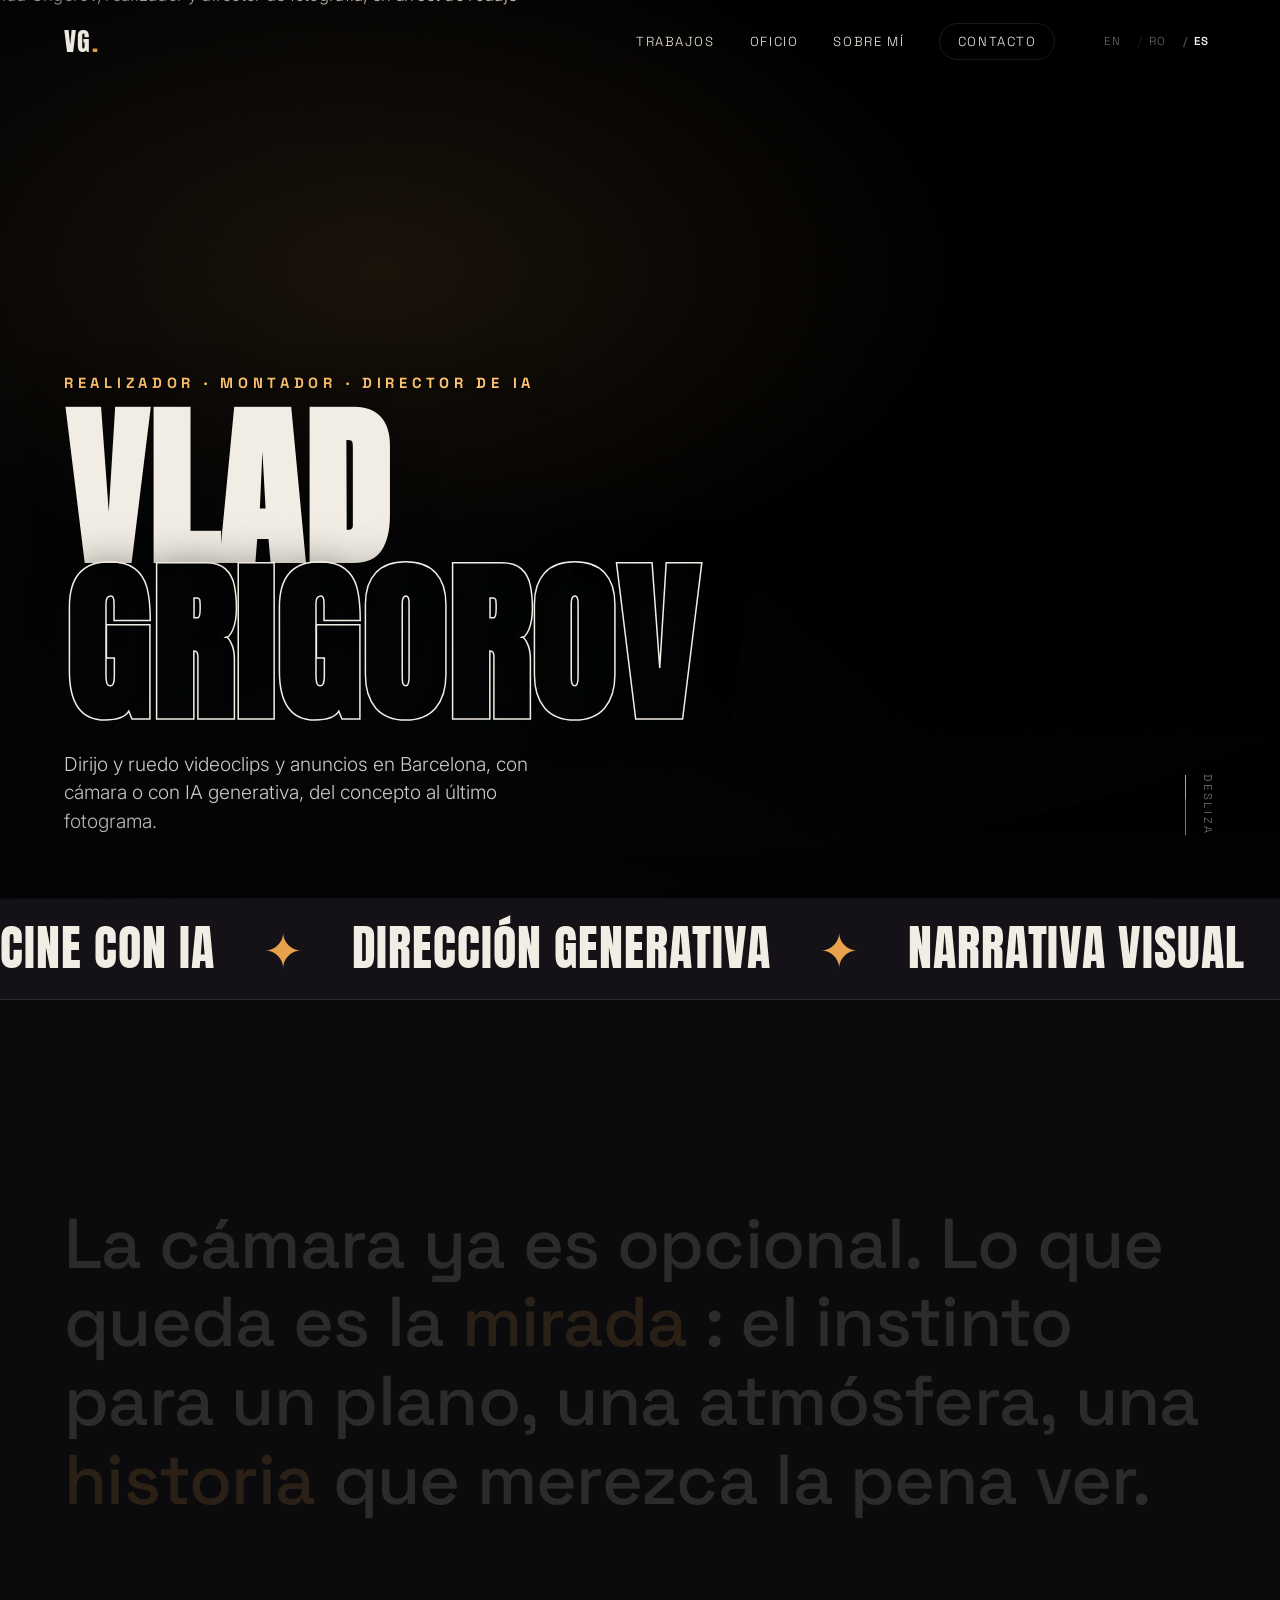
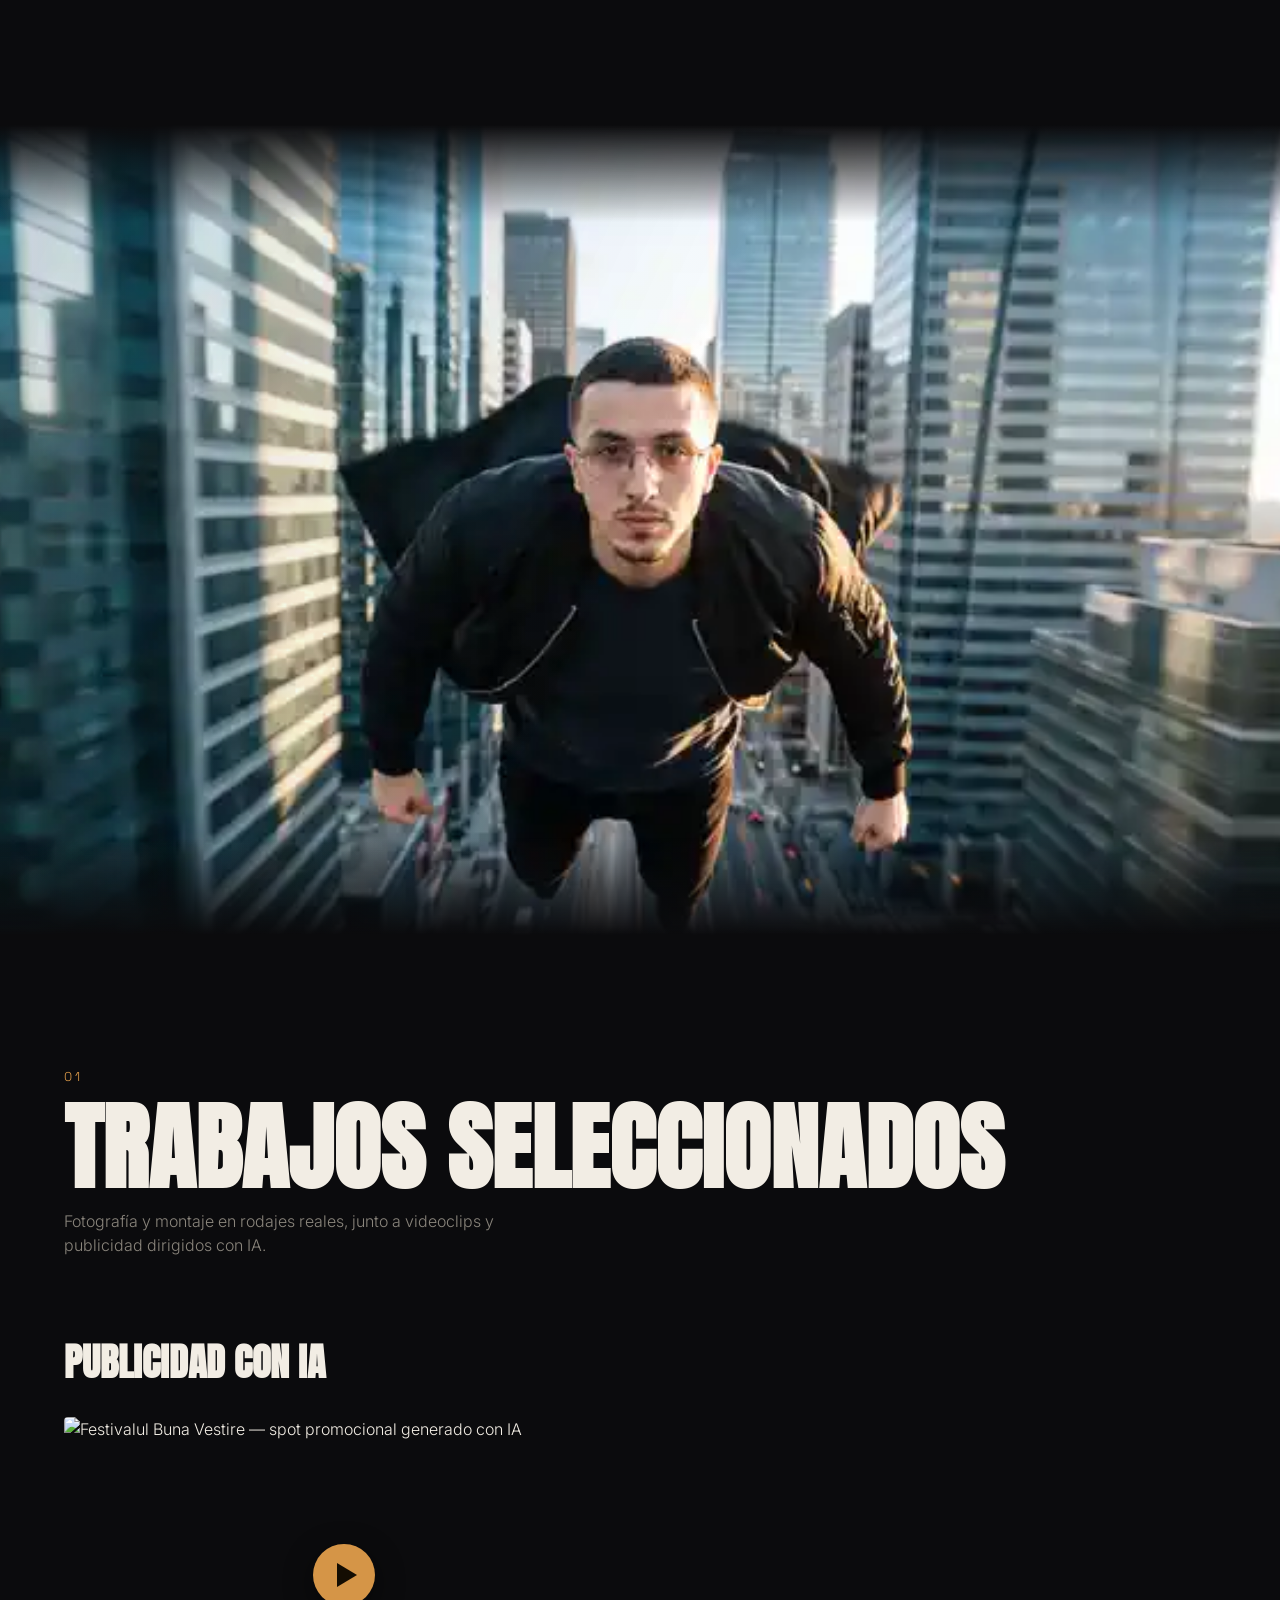
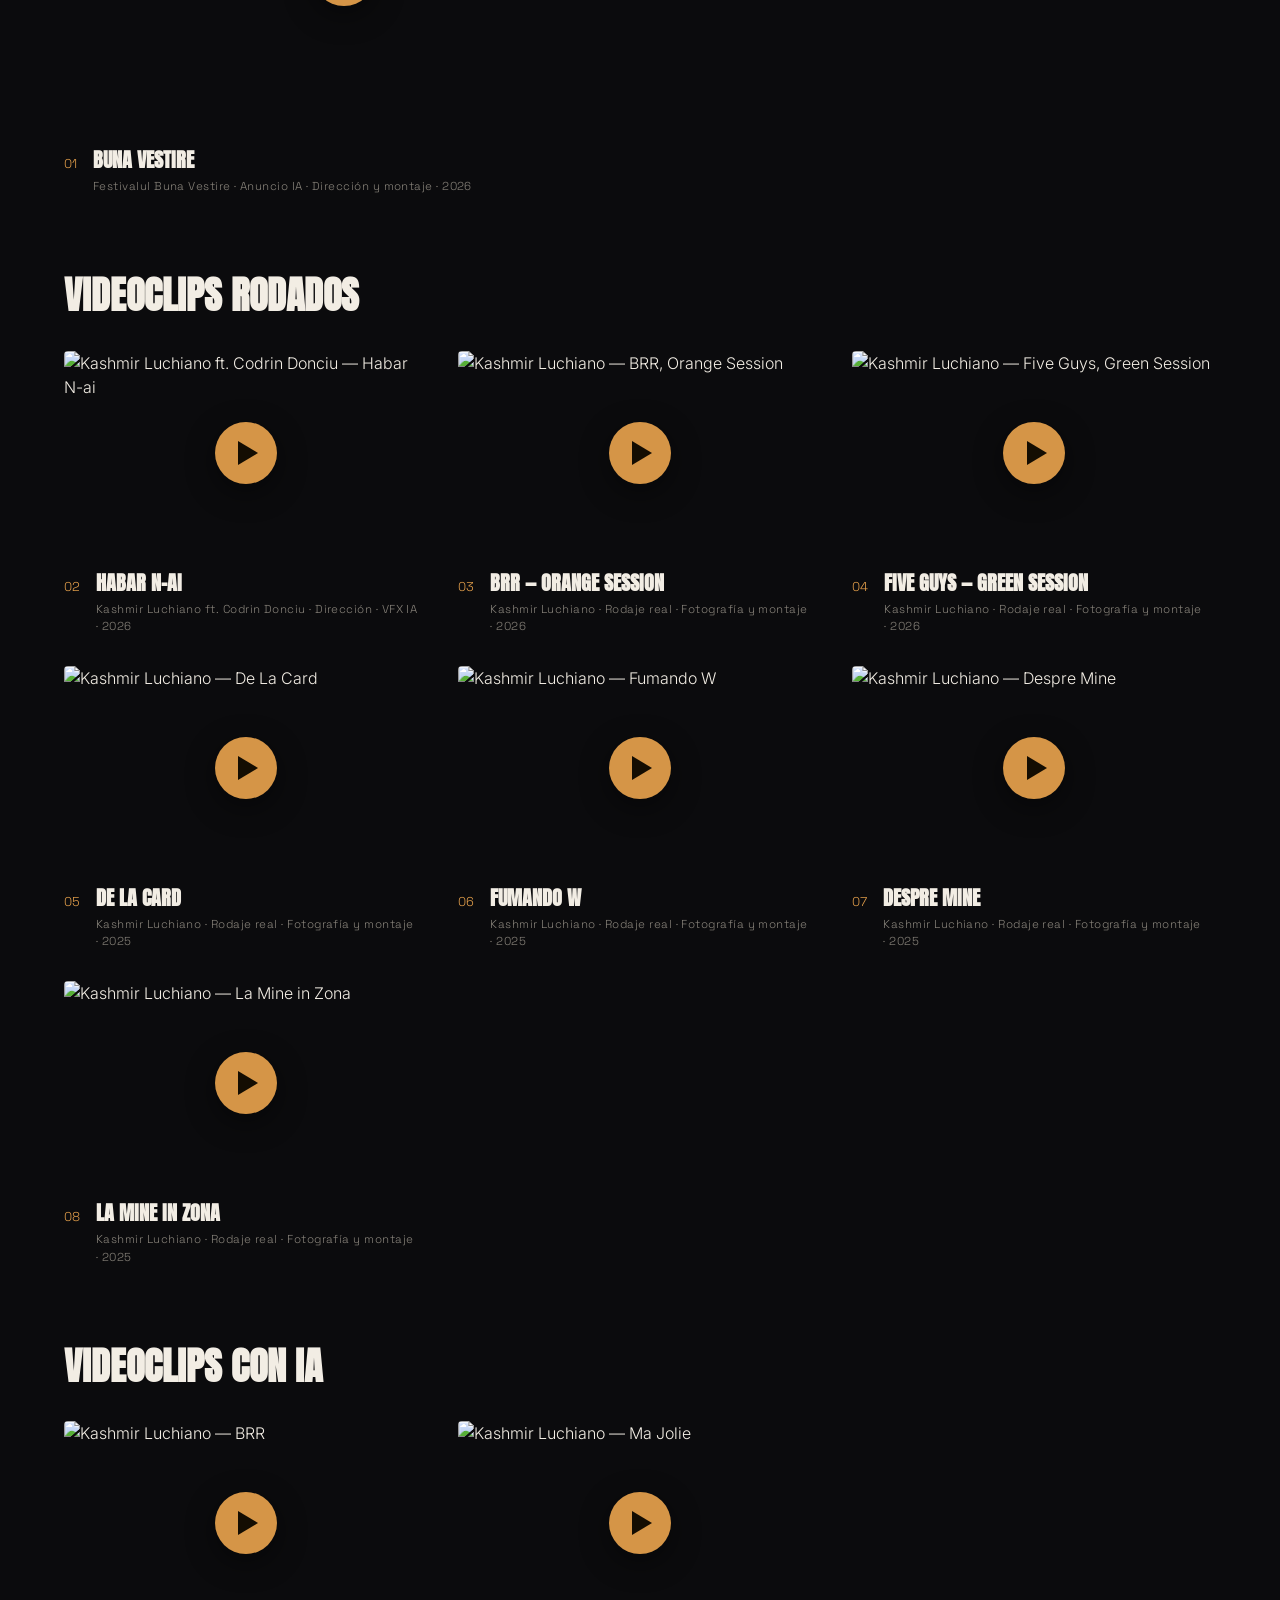
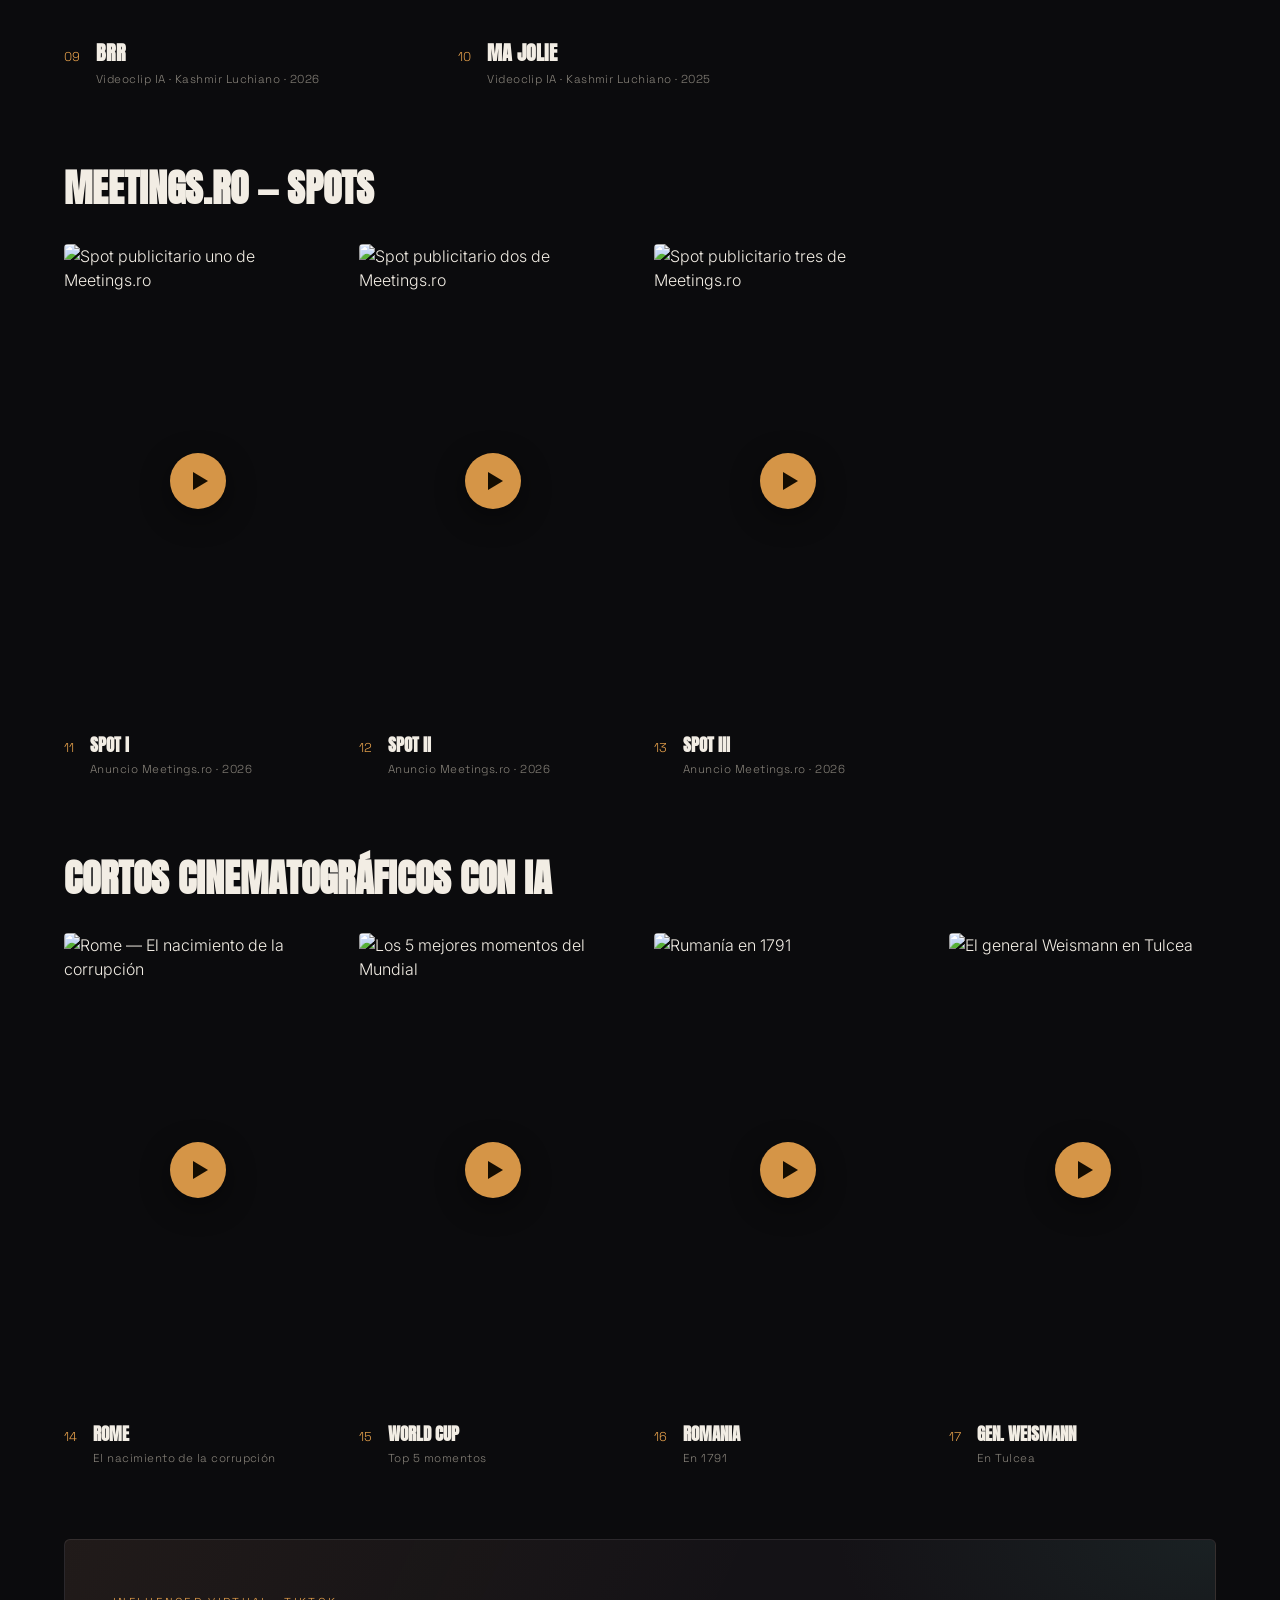
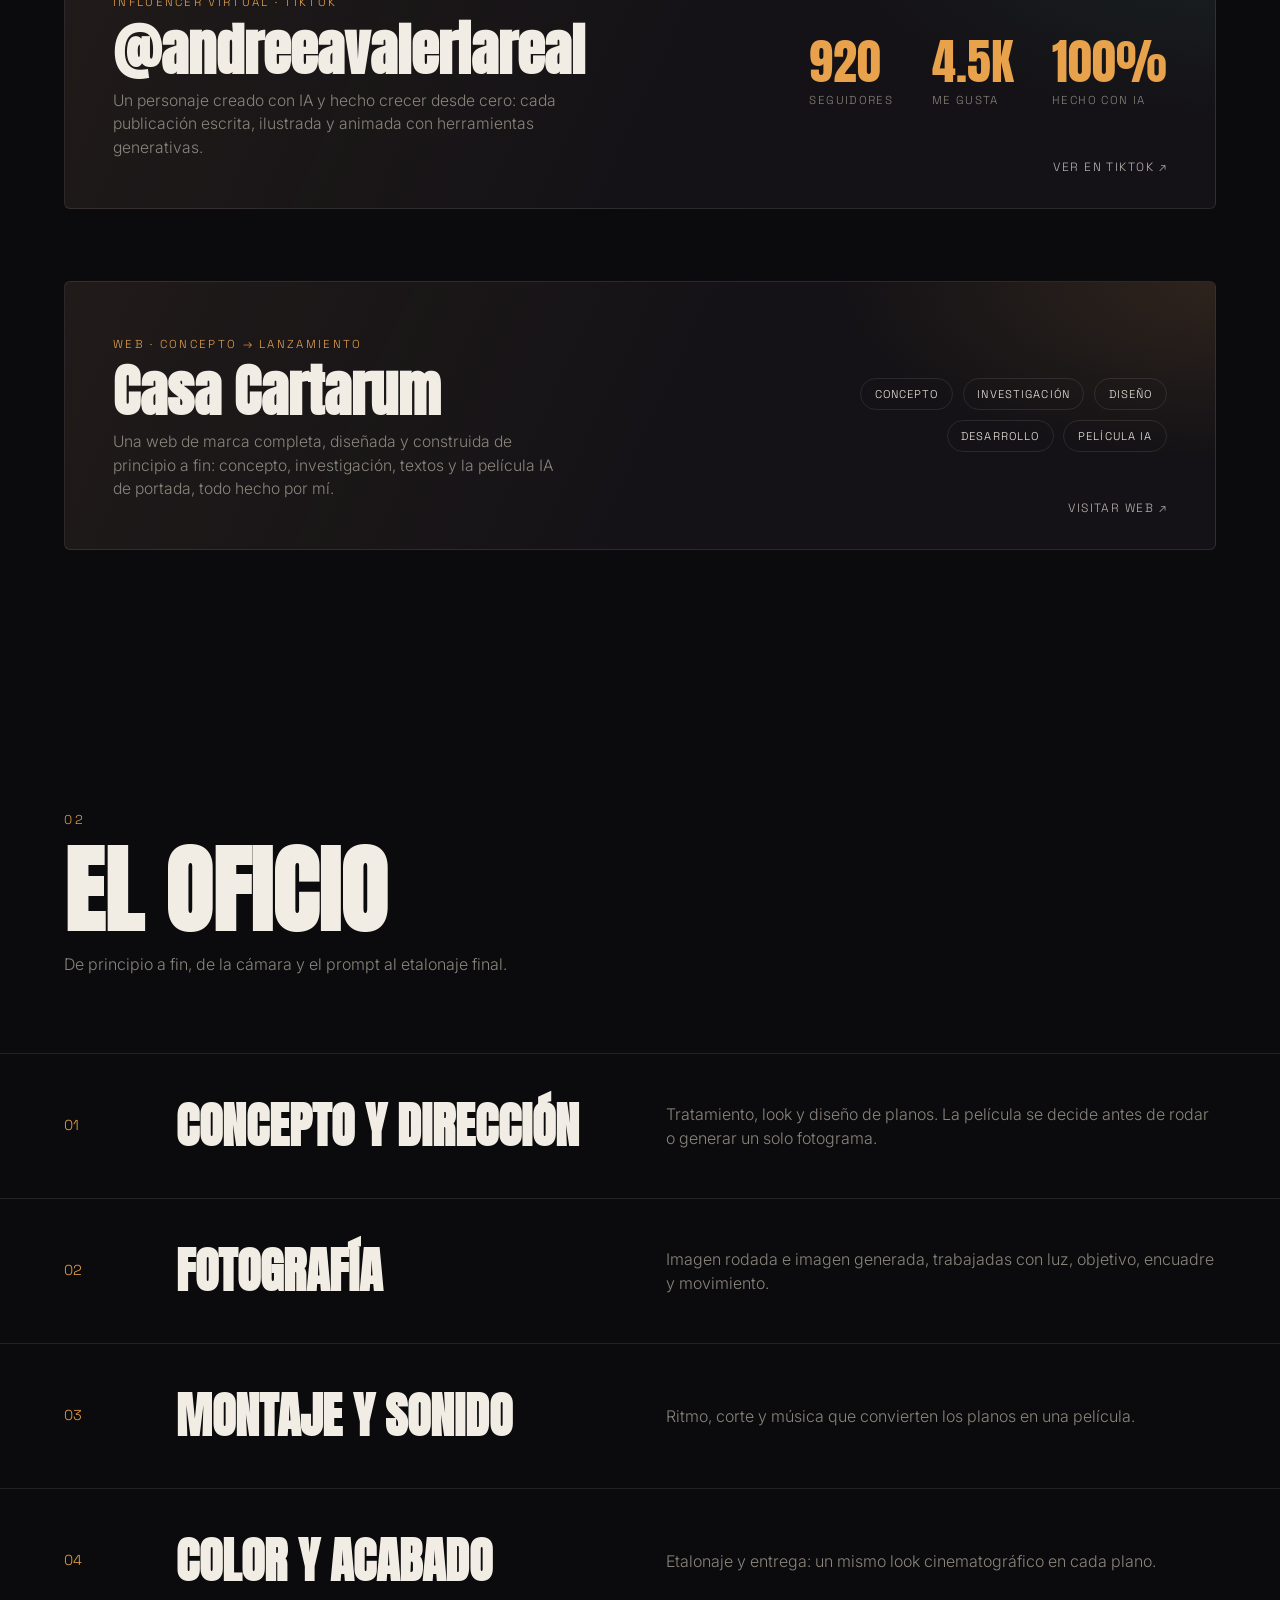
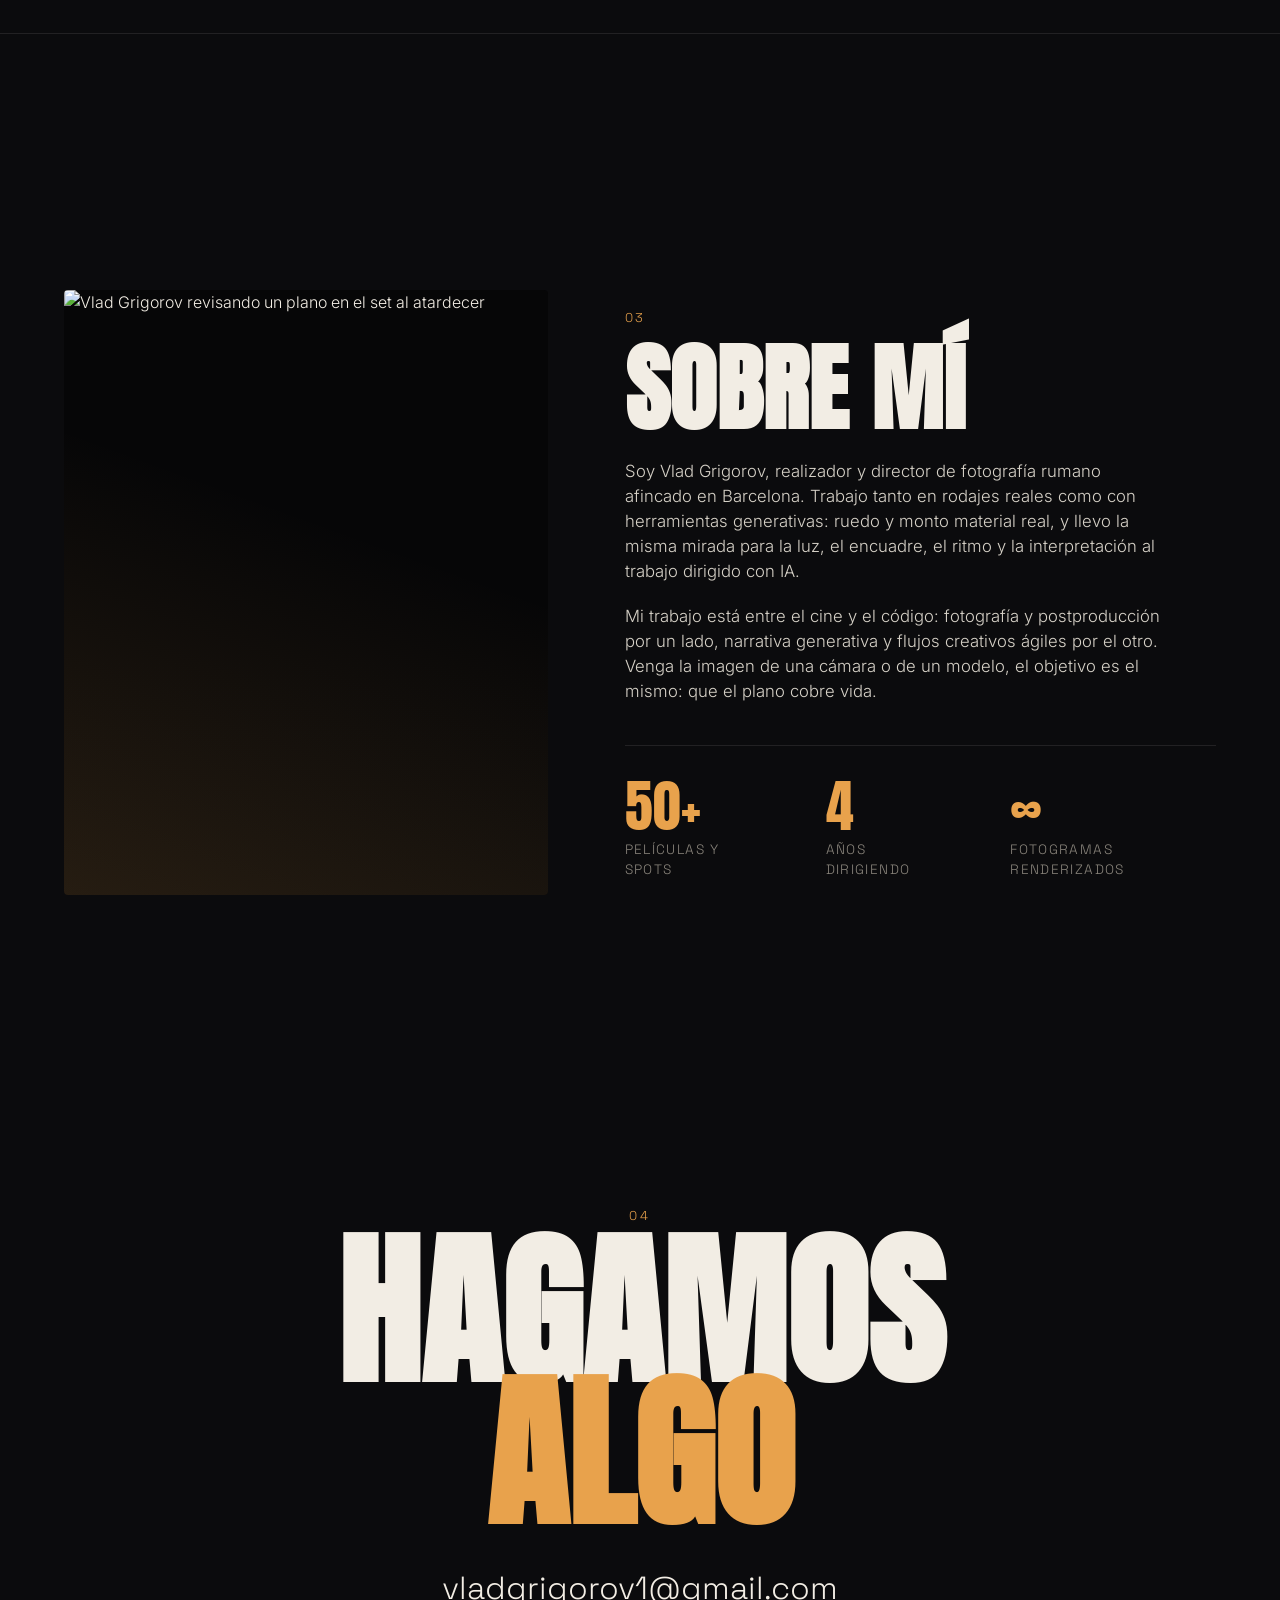
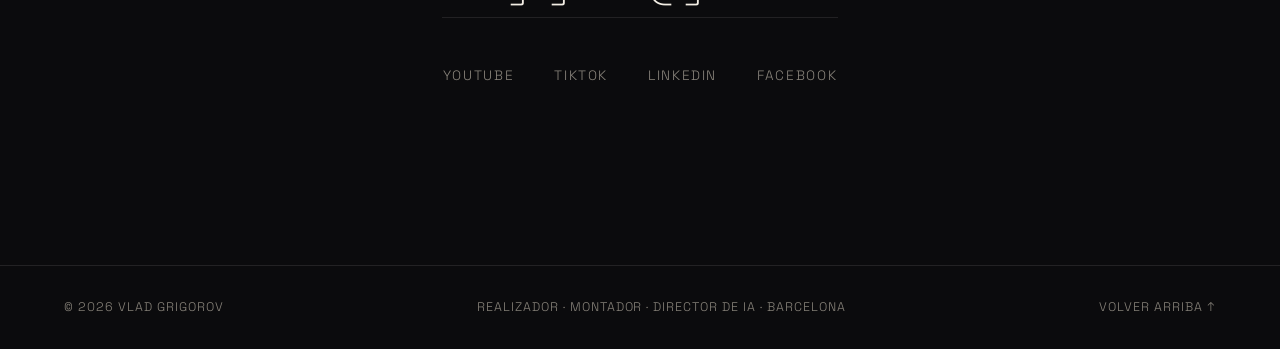
==== es/index.html @ 4d44eae0 "Add the Spanish site, and move him from Bucharest to Barcelona He has moved to Barcelona. Every page" ====
<!DOCTYPE html>
<html lang="es">
<head>
<!-- Vlad Grigorov — Filmmaker, Editor & AI Director -->
<meta charset="UTF-8" />
<meta name="viewport" content="width=device-width, initial-scale=1.0" />
<title>Realizador de Videoclips y Anuncios IA en Barcelona — Vlad Grigorov</title>
<meta name="description" content="Realizador y director de fotografía en Barcelona. Videoclips rodados, anuncios dirigidos con IA y cortometrajes generativos, del concepto al etalonaje." />
<meta name="robots" content="index, follow, max-image-preview:large, max-snippet:-1, max-video-preview:-1" />
<link rel="canonical" href="https://www.vladgrigorov.com/es/" />
<link rel="alternate" hreflang="en" href="https://www.vladgrigorov.com/" />
<link rel="alternate" hreflang="ro" href="https://www.vladgrigorov.com/ro/" />
<link rel="alternate" hreflang="es" href="https://www.vladgrigorov.com/es/" />
<link rel="alternate" hreflang="x-default" href="https://www.vladgrigorov.com/" />

<meta property="og:type" content="website" />
<meta property="og:site_name" content="Vlad Grigorov" />
<meta property="og:url" content="https://www.vladgrigorov.com/es/" />
<meta property="og:locale:alternate" content="en_US" />
<meta property="og:locale:alternate" content="ro_RO" />
<meta property="og:locale" content="es_ES" />
<meta property="og:title" content="Vlad Grigorov — Realizador de videoclips y anuncios con IA" />
<meta property="og:description" content="Videoclips, anuncios y cortometrajes, rodados con cámara o dirigidos con IA generativa. Barcelona." />
<meta property="og:image" content="https://d8j0ntlcm91z4.cloudfront.net/user_33Ej8t2gAxUeQ3elHCepqWYPaUg/hf_20260817_085751_3d36c25d-57e4-4869-bfc2-2057a5cad5e8.png" />
<meta property="og:image:alt" content="Vlad Grigorov, realizador y director de fotografía, en un set de rodaje" />
<meta name="twitter:card" content="summary_large_image" />
<meta name="twitter:title" content="Vlad Grigorov — Realizador de videoclips y anuncios con IA" />
<meta name="twitter:description" content="Videoclips, anuncios y cortometrajes, rodados con cámara o dirigidos con IA generativa. Barcelona." />
<meta name="twitter:image" content="https://d8j0ntlcm91z4.cloudfront.net/user_33Ej8t2gAxUeQ3elHCepqWYPaUg/hf_20260817_085751_3d36c25d-57e4-4869-bfc2-2057a5cad5e8.png" />
<meta name="theme-color" content="#0B0B0D" />

<link rel="preconnect" href="https://d8j0ntlcm91z4.cloudfront.net" />
<link rel="preconnect" href="https://cdnjs.cloudflare.com" />
<link rel="preconnect" href="https://fonts.googleapis.com" />
<link rel="preconnect" href="https://fonts.gstatic.com" crossorigin />
<link href="https://fonts.googleapis.com/css2?family=Anton&family=Space+Grotesk:wght@400;500;600;700&family=Inter:wght@300;400;500&display=swap" rel="stylesheet" />
<link rel="stylesheet" href="../css/style.css" />
<link rel="icon" href="data:image/svg+xml,%3Csvg xmlns='http://www.w3.org/2000/svg' viewBox='0 0 32 32'%3E%3Crect width='32' height='32' fill='%230B0B0D'/%3E%3Ctext x='16' y='23' font-size='19' font-family='Arial' font-weight='bold' fill='%23E8A24C' text-anchor='middle'%3EVG%3C/text%3E%3C/svg%3E" />

<script type="application/ld+json">
{
  "@context": "https://schema.org",
  "@graph": [
    {
      "@type": "Person",
      "@id": "https://www.vladgrigorov.com/#vlad",
      "name": "Vlad Grigorov",
      "url": "https://www.vladgrigorov.com/",
      "image": {
        "@id": "https://www.vladgrigorov.com/#vlad-photo"
      },
      "jobTitle": [
        "Realizador",
        "Director de fotografía",
        "Montador",
        "Director de IA"
      ],
      "description": "Realizador, director de fotografía y montador afincado en Barcelona. Rueda y monta videoclips, y dirige anuncios y cortometrajes creados con modelos de vídeo generativo.",
      "address": {
        "@type": "PostalAddress",
        "addressLocality": "Barcelona",
        "addressCountry": "ES"
      },
      "email": "mailto:vladgrigorov1@gmail.com",
      "knowsAbout": [
        "Dirección cinematográfica",
        "Dirección de fotografía",
        "Realización de videoclips",
        "Montaje de vídeo",
        "Etalonaje",
        "Producción publicitaria",
        "Generación de vídeo con IA",
        "Cine generativo",
        "Dirección mediante prompts"
      ],
      "knowsLanguage": [
        {
          "@type": "Language",
          "name": "Romanian",
          "alternateName": "ro"
        },
        {
          "@type": "Language",
          "name": "English",
          "alternateName": "en"
        }
      ],
      "makesOffer": [
        {
          "@type": "Offer",
          "itemOffered": {
            "@type": "Service",
            "name": "Realización y dirección de fotografía de videoclips",
            "description": "Dirección, rodaje y montaje de videoclips, del tratamiento al etalonaje final.",
            "provider": {
              "@id": "https://www.vladgrigorov.com/#vlad"
            },
            "areaServed": [
              {
                "@type": "City",
                "name": "Barcelona"
              },
              {
                "@type": "Country",
                "name": "Spain"
              },
              {
                "@type": "Country",
                "name": "Romania"
              }
            ]
          }
        },
        {
          "@type": "Offer",
          "itemOffered": {
            "@type": "Service",
            "name": "Anuncios y spots publicitarios dirigidos con IA",
            "description": "Anuncios y spots de marca creados con modelos de vídeo generativo y dirigidos plano a plano.",
            "provider": {
              "@id": "https://www.vladgrigorov.com/#vlad"
            },
            "areaServed": [
              {
                "@type": "City",
                "name": "Barcelona"
              },
              {
                "@type": "Country",
                "name": "Spain"
              },
              {
                "@type": "Country",
                "name": "Romania"
              }
            ]
          }
        },
        {
          "@type": "Offer",
          "itemOffered": {
            "@type": "Service",
            "name": "Montaje, etalonaje y acabado",
            "description": "Montaje, sonido, etalonaje y entrega, tanto para material rodado como generado.",
            "provider": {
              "@id": "https://www.vladgrigorov.com/#vlad"
            },
            "areaServed": [
              {
                "@type": "City",
                "name": "Barcelona"
              },
              {
                "@type": "Country",
                "name": "Spain"
              },
              {
                "@type": "Country",
                "name": "Romania"
              }
            ]
          }
        },
        {
          "@type": "Offer",
          "itemOffered": {
            "@type": "Service",
            "name": "Cortometrajes generativos y contenido de marca",
            "description": "Piezas cinematográficas breves hechas con modelos de imagen y vídeo con IA, escritas y dirigidas de principio a fin.",
            "provider": {
              "@id": "https://www.vladgrigorov.com/#vlad"
            },
            "areaServed": [
              {
                "@type": "City",
                "name": "Barcelona"
              },
              {
                "@type": "Country",
                "name": "Spain"
              },
              {
                "@type": "Country",
                "name": "Romania"
              }
            ]
          }
        }
      ],
      "sameAs": [
        "https://www.youtube.com/@vladgrigorow",
        "https://www.linkedin.com/in/vlad-grigorov/",
        "https://www.facebook.com/vlad.gabriel.14/"
      ]
    },
    {
      "@type": "ImageObject",
      "@id": "https://www.vladgrigorov.com/#vlad-photo",
      "url": "https://d8j0ntlcm91z4.cloudfront.net/user_33Ej8t2gAxUeQ3elHCepqWYPaUg/hf_20260817_085751_3d36c25d-57e4-4869-bfc2-2057a5cad5e8.png",
      "contentUrl": "https://d8j0ntlcm91z4.cloudfront.net/user_33Ej8t2gAxUeQ3elHCepqWYPaUg/hf_20260817_085751_3d36c25d-57e4-4869-bfc2-2057a5cad5e8.png",
      "caption": "Vlad Grigorov, realizador y director de fotografía, en un set de rodaje"
    },
    {
      "@type": "WebSite",
      "@id": "https://www.vladgrigorov.com/#website",
      "url": "https://www.vladgrigorov.com/",
      "name": "Vlad Grigorov",
      "alternateName": "Vlad Grigorov — Film Director & Cinematographer",
      "inLanguage": [
        "en",
        "ro"
      ],
      "publisher": {
        "@id": "https://www.vladgrigorov.com/#vlad"
      }
    },
    {
      "@type": "ProfilePage",
      "@id": "https://www.vladgrigorov.com/es/#page",
      "url": "https://www.vladgrigorov.com/es/",
      "name": "Vlad Grigorov — Realizador de videoclips y anuncios con IA",
      "description": "Portfolio de Vlad Grigorov, realizador y director de fotografía rumano afincado en Barcelona: videoclips rodados, anuncios dirigidos con IA y cortometrajes generativos.",
      "inLanguage": "es",
      "isPartOf": {
        "@id": "https://www.vladgrigorov.com/#website"
      },
      "mainEntity": {
        "@id": "https://www.vladgrigorov.com/#vlad"
      },
      "primaryImageOfPage": {
        "@id": "https://www.vladgrigorov.com/#vlad-photo"
      },
      "dateModified": "2026-10-07",
      "hasPart": [
        {
          "@id": "https://www.vladgrigorov.com/es/#video-e-ywKlbDZRI"
        },
        {
          "@id": "https://www.vladgrigorov.com/es/#video-kg4jw54vQUQ"
        },
        {
          "@id": "https://www.vladgrigorov.com/es/#video-hFRKruQS8IY"
        },
        {
          "@id": "https://www.vladgrigorov.com/es/#video-ihdG-vf8djE"
        },
        {
          "@id": "https://www.vladgrigorov.com/es/#video-Ok7JcE1aQVM"
        },
        {
          "@id": "https://www.vladgrigorov.com/es/#video-fvIfYPgnS2c"
        },
        {
          "@id": "https://www.vladgrigorov.com/es/#video-3nGIPZFbgzE"
        },
        {
          "@id": "https://www.vladgrigorov.com/es/#video-qGNK_gKdZck"
        },
        {
          "@id": "https://www.vladgrigorov.com/es/#video-9l3zFDCcYqc"
        },
        {
          "@id": "https://www.vladgrigorov.com/es/#video-N71k6MbbMSY"
        },
        {
          "@id": "https://www.vladgrigorov.com/es/#video-8ajCsesQskk"
        },
        {
          "@id": "https://www.vladgrigorov.com/es/#video-eHqC55RmyXU"
        },
        {
          "@id": "https://www.vladgrigorov.com/es/#video-XL8gaRZOdhk"
        },
        {
          "@id": "https://www.vladgrigorov.com/es/#video-kv9llYpDRjU"
        },
        {
          "@id": "https://www.vladgrigorov.com/es/#video-gq95zkO9dfQ"
        },
        {
          "@id": "https://www.vladgrigorov.com/es/#video-MnMlt_aLOOM"
        },
        {
          "@id": "https://www.vladgrigorov.com/es/#video-O6s77wokJEU"
        }
      ]
    },
    {
      "@type": "VideoObject",
      "@id": "https://www.vladgrigorov.com/es/#video-e-ywKlbDZRI",
      "name": "Buna Vestire",
      "description": "Buna Vestire — Festivalul Buna Vestire · Anuncio IA · Dirección y montaje · 2026.",
      "thumbnailUrl": [
        "https://img.youtube.com/vi/e-ywKlbDZRI/maxresdefault.jpg"
      ],
      "embedUrl": "https://www.youtube.com/embed/e-ywKlbDZRI",
      "sameAs": "https://www.youtube.com/watch?v=e-ywKlbDZRI",
      "inLanguage": "es",
      "isFamilyFriendly": true,
      "director": {
        "@id": "https://www.vladgrigorov.com/#vlad"
      },
      "creator": {
        "@id": "https://www.vladgrigorov.com/#vlad"
      }
    },
    {
      "@type": "VideoObject",
      "@id": "https://www.vladgrigorov.com/es/#video-kg4jw54vQUQ",
      "name": "Habar N-ai",
      "description": "Habar N-ai — Kashmir Luchiano ft. Codrin Donciu · Dirección · VFX IA · 2026.",
      "thumbnailUrl": [
        "https://img.youtube.com/vi/kg4jw54vQUQ/maxresdefault.jpg"
      ],
      "embedUrl": "https://www.youtube.com/embed/kg4jw54vQUQ",
      "sameAs": "https://www.youtube.com/watch?v=kg4jw54vQUQ",
      "inLanguage": "es",
      "isFamilyFriendly": true,
      "director": {
        "@id": "https://www.vladgrigorov.com/#vlad"
      },
      "creator": {
        "@id": "https://www.vladgrigorov.com/#vlad"
      }
    },
    {
      "@type": "VideoObject",
      "@id": "https://www.vladgrigorov.com/es/#video-hFRKruQS8IY",
      "name": "BRR — Orange Session",
      "description": "BRR — Orange Session — Kashmir Luchiano · Rodaje real · Fotografía y montaje · 2026.",
      "thumbnailUrl": [
        "https://img.youtube.com/vi/hFRKruQS8IY/maxresdefault.jpg"
      ],
      "embedUrl": "https://www.youtube.com/embed/hFRKruQS8IY",
      "sameAs": "https://www.youtube.com/watch?v=hFRKruQS8IY",
      "inLanguage": "es",
      "isFamilyFriendly": true,
      "contributor": {
        "@id": "https://www.vladgrigorov.com/#vlad"
      }
    },
    {
      "@type": "VideoObject",
      "@id": "https://www.vladgrigorov.com/es/#video-ihdG-vf8djE",
      "name": "Five Guys — Green Session",
      "description": "Five Guys — Green Session — Kashmir Luchiano · Rodaje real · Fotografía y montaje · 2026.",
      "thumbnailUrl": [
        "https://img.youtube.com/vi/ihdG-vf8djE/maxresdefault.jpg"
      ],
      "embedUrl": "https://www.youtube.com/embed/ihdG-vf8djE",
      "sameAs": "https://www.youtube.com/watch?v=ihdG-vf8djE",
      "inLanguage": "es",
      "isFamilyFriendly": true,
      "contributor": {
        "@id": "https://www.vladgrigorov.com/#vlad"
      }
    },
    {
      "@type": "VideoObject",
      "@id": "https://www.vladgrigorov.com/es/#video-Ok7JcE1aQVM",
      "name": "De La Card",
      "description": "De La Card — Kashmir Luchiano · Rodaje real · Fotografía y montaje · 2025.",
      "thumbnailUrl": [
        "https://img.youtube.com/vi/Ok7JcE1aQVM/maxresdefault.jpg"
      ],
      "embedUrl": "https://www.youtube.com/embed/Ok7JcE1aQVM",
      "sameAs": "https://www.youtube.com/watch?v=Ok7JcE1aQVM",
      "inLanguage": "es",
      "isFamilyFriendly": true,
      "contributor": {
        "@id": "https://www.vladgrigorov.com/#vlad"
      }
    },
    {
      "@type": "VideoObject",
      "@id": "https://www.vladgrigorov.com/es/#video-fvIfYPgnS2c",
      "name": "Fumando W",
      "description": "Fumando W — Kashmir Luchiano · Rodaje real · Fotografía y montaje · 2025.",
      "thumbnailUrl": [
        "https://img.youtube.com/vi/fvIfYPgnS2c/maxresdefault.jpg"
      ],
      "embedUrl": "https://www.youtube.com/embed/fvIfYPgnS2c",
      "sameAs": "https://www.youtube.com/watch?v=fvIfYPgnS2c",
      "inLanguage": "es",
      "isFamilyFriendly": true,
      "contributor": {
        "@id": "https://www.vladgrigorov.com/#vlad"
      }
    },
    {
      "@type": "VideoObject",
      "@id": "https://www.vladgrigorov.com/es/#video-3nGIPZFbgzE",
      "name": "Despre Mine",
      "description": "Despre Mine — Kashmir Luchiano · Rodaje real · Fotografía y montaje · 2025.",
      "thumbnailUrl": [
        "https://img.youtube.com/vi/3nGIPZFbgzE/maxresdefault.jpg"
      ],
      "embedUrl": "https://www.youtube.com/embed/3nGIPZFbgzE",
      "sameAs": "https://www.youtube.com/watch?v=3nGIPZFbgzE",
      "inLanguage": "es",
      "isFamilyFriendly": true,
      "contributor": {
        "@id": "https://www.vladgrigorov.com/#vlad"
      }
    },
    {
      "@type": "VideoObject",
      "@id": "https://www.vladgrigorov.com/es/#video-qGNK_gKdZck",
      "name": "La Mine in Zona",
      "description": "La Mine in Zona — Kashmir Luchiano · Rodaje real · Fotografía y montaje · 2025.",
      "thumbnailUrl": [
        "https://img.youtube.com/vi/qGNK_gKdZck/maxresdefault.jpg"
      ],
      "embedUrl": "https://www.youtube.com/embed/qGNK_gKdZck",
      "sameAs": "https://www.youtube.com/watch?v=qGNK_gKdZck",
      "inLanguage": "es",
      "isFamilyFriendly": true,
      "contributor": {
        "@id": "https://www.vladgrigorov.com/#vlad"
      }
    },
    {
      "@type": "VideoObject",
      "@id": "https://www.vladgrigorov.com/es/#video-9l3zFDCcYqc",
      "name": "BRR",
      "description": "BRR — Videoclip IA · Kashmir Luchiano · 2026.",
      "thumbnailUrl": [
        "https://img.youtube.com/vi/9l3zFDCcYqc/maxresdefault.jpg"
      ],
      "embedUrl": "https://www.youtube.com/embed/9l3zFDCcYqc",
      "sameAs": "https://www.youtube.com/watch?v=9l3zFDCcYqc",
      "inLanguage": "es",
      "isFamilyFriendly": true,
      "director": {
        "@id": "https://www.vladgrigorov.com/#vlad"
      },
      "creator": {
        "@id": "https://www.vladgrigorov.com/#vlad"
      }
    },
    {
      "@type": "VideoObject",
      "@id": "https://www.vladgrigorov.com/es/#video-N71k6MbbMSY",
      "name": "Ma Jolie",
      "description": "Ma Jolie — Videoclip IA · Kashmir Luchiano · 2025.",
      "thumbnailUrl": [
        "https://img.youtube.com/vi/N71k6MbbMSY/maxresdefault.jpg"
      ],
      "embedUrl": "https://www.youtube.com/embed/N71k6MbbMSY",
      "sameAs": "https://www.youtube.com/watch?v=N71k6MbbMSY",
      "inLanguage": "es",
      "isFamilyFriendly": true,
      "director": {
        "@id": "https://www.vladgrigorov.com/#vlad"
      },
      "creator": {
        "@id": "https://www.vladgrigorov.com/#vlad"
      }
    },
    {
      "@type": "VideoObject",
      "@id": "https://www.vladgrigorov.com/es/#video-8ajCsesQskk",
      "name": "Spot I",
      "description": "Spot I — Anuncio Meetings.ro · 2026.",
      "thumbnailUrl": [
        "https://img.youtube.com/vi/8ajCsesQskk/maxresdefault.jpg"
      ],
      "embedUrl": "https://www.youtube.com/embed/8ajCsesQskk",
      "sameAs": "https://www.youtube.com/watch?v=8ajCsesQskk",
      "inLanguage": "es",
      "isFamilyFriendly": true,
      "director": {
        "@id": "https://www.vladgrigorov.com/#vlad"
      },
      "creator": {
        "@id": "https://www.vladgrigorov.com/#vlad"
      }
    },
    {
      "@type": "VideoObject",
      "@id": "https://www.vladgrigorov.com/es/#video-eHqC55RmyXU",
      "name": "Spot II",
      "description": "Spot II — Anuncio Meetings.ro · 2026.",
      "thumbnailUrl": [
        "https://img.youtube.com/vi/eHqC55RmyXU/maxresdefault.jpg"
      ],
      "embedUrl": "https://www.youtube.com/embed/eHqC55RmyXU",
      "sameAs": "https://www.youtube.com/watch?v=eHqC55RmyXU",
      "inLanguage": "es",
      "isFamilyFriendly": true,
      "director": {
        "@id": "https://www.vladgrigorov.com/#vlad"
      },
      "creator": {
        "@id": "https://www.vladgrigorov.com/#vlad"
      }
    },
    {
      "@type": "VideoObject",
      "@id": "https://www.vladgrigorov.com/es/#video-XL8gaRZOdhk",
      "name": "Spot III",
      "description": "Spot III — Anuncio Meetings.ro · 2026.",
      "thumbnailUrl": [
        "https://img.youtube.com/vi/XL8gaRZOdhk/maxresdefault.jpg"
      ],
      "embedUrl": "https://www.youtube.com/embed/XL8gaRZOdhk",
      "sameAs": "https://www.youtube.com/watch?v=XL8gaRZOdhk",
      "inLanguage": "es",
      "isFamilyFriendly": true,
      "director": {
        "@id": "https://www.vladgrigorov.com/#vlad"
      },
      "creator": {
        "@id": "https://www.vladgrigorov.com/#vlad"
      }
    },
    {
      "@type": "VideoObject",
      "@id": "https://www.vladgrigorov.com/es/#video-kv9llYpDRjU",
      "name": "Rome",
      "description": "Rome — El nacimiento de la corrupción.",
      "thumbnailUrl": [
        "https://img.youtube.com/vi/kv9llYpDRjU/maxresdefault.jpg"
      ],
      "embedUrl": "https://www.youtube.com/embed/kv9llYpDRjU",
      "sameAs": "https://www.youtube.com/watch?v=kv9llYpDRjU",
      "inLanguage": "es",
      "isFamilyFriendly": true,
      "director": {
        "@id": "https://www.vladgrigorov.com/#vlad"
      },
      "creator": {
        "@id": "https://www.vladgrigorov.com/#vlad"
      }
    },
    {
      "@type": "VideoObject",
      "@id": "https://www.vladgrigorov.com/es/#video-gq95zkO9dfQ",
      "name": "World Cup",
      "description": "World Cup — Top 5 momentos.",
      "thumbnailUrl": [
        "https://img.youtube.com/vi/gq95zkO9dfQ/maxresdefault.jpg"
      ],
      "embedUrl": "https://www.youtube.com/embed/gq95zkO9dfQ",
      "sameAs": "https://www.youtube.com/watch?v=gq95zkO9dfQ",
      "inLanguage": "es",
      "isFamilyFriendly": true,
      "director": {
        "@id": "https://www.vladgrigorov.com/#vlad"
      },
      "creator": {
        "@id": "https://www.vladgrigorov.com/#vlad"
      }
    },
    {
      "@type": "VideoObject",
      "@id": "https://www.vladgrigorov.com/es/#video-MnMlt_aLOOM",
      "name": "Romania",
      "description": "Romania — En 1791.",
      "thumbnailUrl": [
        "https://img.youtube.com/vi/MnMlt_aLOOM/maxresdefault.jpg"
      ],
      "embedUrl": "https://www.youtube.com/embed/MnMlt_aLOOM",
      "sameAs": "https://www.youtube.com/watch?v=MnMlt_aLOOM",
      "inLanguage": "es",
      "isFamilyFriendly": true,
      "director": {
        "@id": "https://www.vladgrigorov.com/#vlad"
      },
      "creator": {
        "@id": "https://www.vladgrigorov.com/#vlad"
      }
    },
    {
      "@type": "VideoObject",
      "@id": "https://www.vladgrigorov.com/es/#video-O6s77wokJEU",
      "name": "Gen. Weismann",
      "description": "Gen. Weismann — En Tulcea.",
      "thumbnailUrl": [
        "https://img.youtube.com/vi/O6s77wokJEU/maxresdefault.jpg"
      ],
      "embedUrl": "https://www.youtube.com/embed/O6s77wokJEU",
      "sameAs": "https://www.youtube.com/watch?v=O6s77wokJEU",
      "inLanguage": "es",
      "isFamilyFriendly": true,
      "director": {
        "@id": "https://www.vladgrigorov.com/#vlad"
      },
      "creator": {
        "@id": "https://www.vladgrigorov.com/#vlad"
      }
    }
  ]
}
</script>
</head>
<body>

<!-- ============ PRELOADER ============ -->
<div class="preloader" id="preloader">
  <div class="preloader__inner">
    <span class="preloader__name">VLAD GRIGOROV</span>
    <span class="preloader__count" id="preloaderCount">00</span>
  </div>
</div>

<div class="grain" aria-hidden="true"></div>
<div class="beam" aria-hidden="true"></div>

<!-- ============ NAV ============ -->
<header class="nav" id="nav">
  <a href="#top" class="nav__brand">VG<span class="nav__dot">.</span></a>
  <nav class="nav__links">
    <a href="#work">Trabajos</a>
    <a href="#craft">Oficio</a>
    <a href="#about">Sobre mí</a>
    <a href="#contact" class="nav__cta">Contacto</a>
    <span class="lang" role="group" aria-label="Idioma">
      <a class="lang__off" href="/" hreflang="en" lang="en">EN</a>
      <a class="lang__off" href="/ro/" hreflang="ro" lang="ro">RO</a>
      <span class="lang__on" aria-current="true">ES</span>
    </span>
  </nav>
</header>

<main id="top">

  <!-- ============ HERO ============ -->
  <section class="hero" id="hero">
    <div class="hero__pin" id="heroPin">
      <div class="hero__media" id="heroMedia">
        <img class="hero__img" id="heroImg" fetchpriority="high" decoding="async"
             src="https://d8j0ntlcm91z4.cloudfront.net/user_33Ej8t2gAxUeQ3elHCepqWYPaUg/hf_20260817_085751_3d36c25d-57e4-4869-bfc2-2057a5cad5e8.png"
             alt="Vlad Grigorov, realizador y director de fotografía, en un set de rodaje" />
        <div class="hero__wash"></div>
      </div>

      <div class="hero__content" id="heroContent">
        <p class="hero__eyebrow" data-reveal>Realizador &middot; Montador &middot; Director de IA</p>
        <h1 class="hero__title">
          <span class="hero__line" data-reveal>VLAD</span>
          <span class="hero__line hero__line--outline" data-reveal>GRIGOROV</span>
        </h1>
        <p class="hero__tagline" data-reveal>
          Dirijo y ruedo videoclips y anuncios en Barcelona, con cámara o con IA generativa, del concepto al último fotograma.
        </p>
      </div>

      <div class="hero__rail" id="heroRail" aria-hidden="true">
        <span class="hero__rail-seg"><i></i></span>
        <span class="hero__rail-seg"><i></i></span>
        <span class="hero__rail-seg"><i></i></span>
      </div>

      <div class="hero__beats" id="heroBeats">
        <article class="hero__beat" data-beat>
          <p class="hero__beat-title">
            <span class="mask"><span data-mask>Cámara</span></span>
            <span class="mask"><span data-mask>o modelo</span></span>
          </p>
          <p class="hero__beat-line"><span class="mask"><span data-mask>Unos planos llegan a través de un objetivo; otros, a través del lenguaje. Las decisiones detrás son las mismas: dónde va la cámara, cómo se ilumina, cuándo cortar.</span></span></p>
        </article>

        <article class="hero__beat" data-beat>
          <p class="hero__beat-title">
            <span class="mask"><span data-mask>Dirigido,</span></span>
            <span class="mask"><span data-mask>no automático</span></span>
          </p>
          <p class="hero__beat-line"><span class="mask"><span data-mask>Cada ángulo, movimiento, objetivo y luz es una decisión que tomo antes de que exista nada. Nada en el plano llega por casualidad.</span></span></p>
        </article>

        <article class="hero__beat" data-beat>
          <p class="hero__beat-title">
            <span class="mask"><span data-mask>Acabado</span></span>
            <span class="mask"><span data-mask>de cine</span></span>
          </p>
          <p class="hero__beat-line"><span class="mask"><span data-mask>Color, ritmo, sonido. Cada plano recibe el mismo acabado, esté hecho con lo que esté hecho.</span></span></p>
        </article>
      </div>

      <div class="hero__endcard" id="heroEndcard" aria-hidden="true">
        <div class="hero__endcard-inner">
          <p class="hero__endcard-title">TRABAJEMOS<br />JUNTOS</p>
          <p class="hero__endcard-sub">Desliza para ver mi trabajo</p>
        </div>
      </div>

      <div class="hero__scroll" id="heroScroll">
        <span>Desliza</span>
        <span class="hero__scroll-line"></span>
      </div>
    </div>
  </section>

  <!-- ============ MARQUEE ============ -->
  <div class="marquee" aria-hidden="true">
    <div class="marquee__track">
      <span>CINE CON IA</span><span class="marquee__star">✦</span>
      <span>DIRECCIÓN GENERATIVA</span><span class="marquee__star">✦</span>
      <span>NARRATIVA VISUAL</span><span class="marquee__star">✦</span>
      <span>CINE CON IA</span><span class="marquee__star">✦</span>
      <span>DIRECCIÓN GENERATIVA</span><span class="marquee__star">✦</span>
      <span>NARRATIVA VISUAL</span><span class="marquee__star">✦</span>
    </div>
  </div>

  <!-- ============ MANIFESTO ============ -->
  <section class="manifesto" id="intro">
    <p class="manifesto__text">
      <span data-word>La</span> <span data-word>cámara</span> <span data-word>ya</span>
      <span data-word>es</span> <span data-word>opcional.</span> <span data-word>Lo</span>
      <span data-word>que</span> <span data-word>queda</span> <span data-word>es</span>
      <span data-word>la</span> <span data-word class="accent">mirada</span> <span data-word>:</span>
      <span data-word>el</span> <span data-word>instinto</span> <span data-word>para</span>
      <span data-word>un</span> <span data-word>plano,</span> <span data-word>una</span>
      <span data-word>atmósfera,</span> <span data-word>una</span> <span data-word class="accent">historia</span>
      <span data-word>que</span> <span data-word>merezca</span> <span data-word>la</span>
      <span data-word>pena</span> <span data-word>ver.</span>
    </p>
  </section>

  <!-- ============ INTERLUDE (flight film loop) ============ -->
  <section class="interlude" aria-hidden="true">
    <picture>
      <!-- The phone file is downscaled hard enough to decode smoothly there;
           across a desktop viewport that same file is a 2x upscale. Same
           breakpoint as the one that drops the parallax in main.js. -->
      <source media="(min-width: 861px)" type="image/webp"
              srcset="../assets/interlude-loop-wide.webp" />
      <img class="interlude__img" id="interludeLoop" alt="" aria-hidden="true"
           loading="lazy" decoding="async" draggable="false"
           src="../assets/interlude-loop.webp"
           onerror="this.onerror=null;this.src='https://d8j0ntlcm91z4.cloudfront.net/user_33Ej8t2gAxUeQ3elHCepqWYPaUg/hf_20260710_163904_221ae3f6-a183-43ca-ae18-fe8e19e72958.png'" />
    </picture>
    <div class="interlude__bars"></div>
  </section>

  <!-- ============ SELECTED WORK ============ -->
  <section class="work" id="work">
    <div class="section-head">
      <span class="section-head__index">01</span>
      <h2 class="section-head__title" data-reveal>Trabajos seleccionados</h2>
      <p class="section-head__sub" data-reveal>Fotografía y montaje en rodajes reales, junto a videoclips y publicidad dirigidos con IA.</p>
    </div>

    <h3 class="work__subhead" data-reveal>Publicidad con IA</h3>
    <div class="work__grid work__grid--feature">
      <article class="project" data-project data-yt="e-ywKlbDZRI" tabindex="0" role="button" aria-label="Reproducir el promo con IA del Festivalul Buna Vestire">
        <div class="project__media">
          <img class="project__thumb" loading="lazy" decoding="async" width="1280" height="720" alt="Festivalul Buna Vestire — spot promocional generado con IA"
               src="https://img.youtube.com/vi/e-ywKlbDZRI/maxresdefault.jpg"
               onerror="this.onerror=null;this.src='https://img.youtube.com/vi/e-ywKlbDZRI/hqdefault.jpg'" />
          <span class="project__play" aria-hidden="true"></span>
        </div>
        <div class="project__meta">
          <span class="project__num">01</span>
          <h4 class="project__title">Buna Vestire</h4>
          <span class="project__type">Festivalul Buna Vestire · Anuncio IA · Dirección y montaje · 2026</span>
        </div>
      </article>
    </div>

    <h3 class="work__subhead" data-reveal>Videoclips rodados</h3>
    <div class="work__grid">
      <article class="project" data-project data-yt="kg4jw54vQUQ" tabindex="0" role="button" aria-label="Reproducir Habar N-ai de Kashmir Luchiano con Codrin Donciu">
        <div class="project__media">
          <img class="project__thumb" loading="lazy" decoding="async" width="1280" height="720" alt="Kashmir Luchiano ft. Codrin Donciu &mdash; Habar N-ai"
               src="https://img.youtube.com/vi/kg4jw54vQUQ/maxresdefault.jpg"
               onerror="this.onerror=null;this.src='https://img.youtube.com/vi/kg4jw54vQUQ/hqdefault.jpg'" />
          <span class="project__play" aria-hidden="true"></span>
        </div>
        <div class="project__meta">
          <span class="project__num">02</span>
          <h4 class="project__title">Habar N-ai</h4>
          <span class="project__type">Kashmir Luchiano ft. Codrin Donciu &middot; Dirección &middot; VFX IA &middot; 2026</span>
        </div>
      </article>

      <article class="project" data-project data-yt="hFRKruQS8IY" tabindex="0" role="button" aria-label="Reproducir BRR — Orange Session de Kashmir Luchiano">
        <div class="project__media">
          <img class="project__thumb" loading="lazy" decoding="async" width="1280" height="720" alt="Kashmir Luchiano — BRR, Orange Session"
               src="https://img.youtube.com/vi/hFRKruQS8IY/maxresdefault.jpg"
               onerror="this.onerror=null;this.src='https://img.youtube.com/vi/hFRKruQS8IY/hqdefault.jpg'" />
          <span class="project__play" aria-hidden="true"></span>
        </div>
        <div class="project__meta">
          <span class="project__num">03</span>
          <h4 class="project__title">BRR — Orange Session</h4>
          <span class="project__type">Kashmir Luchiano · Rodaje real · Fotografía y montaje · 2026</span>
        </div>
      </article>

      <article class="project" data-project data-yt="ihdG-vf8djE" tabindex="0" role="button" aria-label="Reproducir Five Guys — Green Session de Kashmir Luchiano">
        <div class="project__media">
          <img class="project__thumb" loading="lazy" decoding="async" width="1280" height="720" alt="Kashmir Luchiano — Five Guys, Green Session"
               src="https://img.youtube.com/vi/ihdG-vf8djE/maxresdefault.jpg"
               onerror="this.onerror=null;this.src='https://img.youtube.com/vi/ihdG-vf8djE/hqdefault.jpg'" />
          <span class="project__play" aria-hidden="true"></span>
        </div>
        <div class="project__meta">
          <span class="project__num">04</span>
          <h4 class="project__title">Five Guys — Green Session</h4>
          <span class="project__type">Kashmir Luchiano · Rodaje real · Fotografía y montaje · 2026</span>
        </div>
      </article>

      <article class="project" data-project data-yt="Ok7JcE1aQVM" tabindex="0" role="button" aria-label="Reproducir De La Card de Kashmir Luchiano">
        <div class="project__media">
          <img class="project__thumb" loading="lazy" decoding="async" width="1280" height="720" alt="Kashmir Luchiano — De La Card"
               src="https://img.youtube.com/vi/Ok7JcE1aQVM/maxresdefault.jpg"
               onerror="this.onerror=null;this.src='https://img.youtube.com/vi/Ok7JcE1aQVM/hqdefault.jpg'" />
          <span class="project__play" aria-hidden="true"></span>
        </div>
        <div class="project__meta">
          <span class="project__num">05</span>
          <h4 class="project__title">De La Card</h4>
          <span class="project__type">Kashmir Luchiano · Rodaje real · Fotografía y montaje · 2025</span>
        </div>
      </article>

      <article class="project" data-project data-yt="fvIfYPgnS2c" tabindex="0" role="button" aria-label="Reproducir Fumando W de Kashmir Luchiano">
        <div class="project__media">
          <img class="project__thumb" loading="lazy" decoding="async" width="1280" height="720" alt="Kashmir Luchiano — Fumando W"
               src="https://img.youtube.com/vi/fvIfYPgnS2c/maxresdefault.jpg"
               onerror="this.onerror=null;this.src='https://img.youtube.com/vi/fvIfYPgnS2c/hqdefault.jpg'" />
          <span class="project__play" aria-hidden="true"></span>
        </div>
        <div class="project__meta">
          <span class="project__num">06</span>
          <h4 class="project__title">Fumando W</h4>
          <span class="project__type">Kashmir Luchiano · Rodaje real · Fotografía y montaje · 2025</span>
        </div>
      </article>

      <article class="project" data-project data-yt="3nGIPZFbgzE" tabindex="0" role="button" aria-label="Reproducir Despre Mine de Kashmir Luchiano">
        <div class="project__media">
          <img class="project__thumb" loading="lazy" decoding="async" width="1280" height="720" alt="Kashmir Luchiano — Despre Mine"
               src="https://img.youtube.com/vi/3nGIPZFbgzE/maxresdefault.jpg"
               onerror="this.onerror=null;this.src='https://img.youtube.com/vi/3nGIPZFbgzE/hqdefault.jpg'" />
          <span class="project__play" aria-hidden="true"></span>
        </div>
        <div class="project__meta">
          <span class="project__num">07</span>
          <h4 class="project__title">Despre Mine</h4>
          <span class="project__type">Kashmir Luchiano · Rodaje real · Fotografía y montaje · 2025</span>
        </div>
      </article>

      <article class="project" data-project data-yt="qGNK_gKdZck" tabindex="0" role="button" aria-label="Reproducir La Mine in Zona de Kashmir Luchiano">
        <div class="project__media">
          <img class="project__thumb" loading="lazy" decoding="async" width="1280" height="720" alt="Kashmir Luchiano — La Mine in Zona"
               src="https://img.youtube.com/vi/qGNK_gKdZck/maxresdefault.jpg"
               onerror="this.onerror=null;this.src='https://img.youtube.com/vi/qGNK_gKdZck/hqdefault.jpg'" />
          <span class="project__play" aria-hidden="true"></span>
        </div>
        <div class="project__meta">
          <span class="project__num">08</span>
          <h4 class="project__title">La Mine in Zona</h4>
          <span class="project__type">Kashmir Luchiano · Rodaje real · Fotografía y montaje · 2025</span>
        </div>
      </article>
    </div>

    <h3 class="work__subhead" data-reveal>Videoclips con IA</h3>
    <div class="work__grid">
      <article class="project" data-project data-yt="9l3zFDCcYqc" tabindex="0" role="button" aria-label="Reproducir BRR de Kashmir Luchiano">
        <div class="project__media">
          <img class="project__thumb" loading="lazy" decoding="async" width="1280" height="720" alt="Kashmir Luchiano — BRR"
               src="https://img.youtube.com/vi/9l3zFDCcYqc/maxresdefault.jpg"
               onerror="this.onerror=null;this.src='https://img.youtube.com/vi/9l3zFDCcYqc/hqdefault.jpg'" />
          <span class="project__play" aria-hidden="true"></span>
        </div>
        <div class="project__meta">
          <span class="project__num">09</span>
          <h4 class="project__title">BRR</h4>
          <span class="project__type">Videoclip IA · Kashmir Luchiano · 2026</span>
        </div>
      </article>

      <article class="project" data-project data-yt="N71k6MbbMSY" tabindex="0" role="button" aria-label="Reproducir Ma Jolie de Kashmir Luchiano">
        <div class="project__media">
          <img class="project__thumb" loading="lazy" decoding="async" width="1280" height="720" alt="Kashmir Luchiano — Ma Jolie"
               src="https://img.youtube.com/vi/N71k6MbbMSY/maxresdefault.jpg"
               onerror="this.onerror=null;this.src='https://img.youtube.com/vi/N71k6MbbMSY/hqdefault.jpg'" />
          <span class="project__play" aria-hidden="true"></span>
        </div>
        <div class="project__meta">
          <span class="project__num">10</span>
          <h4 class="project__title">Ma Jolie</h4>
          <span class="project__type">Videoclip IA · Kashmir Luchiano · 2025</span>
        </div>
      </article>
    </div>

    <h3 class="work__subhead" data-reveal>Meetings.ro — Spots</h3>
    <div class="work__shorts">
      <article class="project project--short" data-project data-yt="8ajCsesQskk" data-short tabindex="0" role="button" aria-label="Reproducir el spot uno de Meetings.ro">
        <div class="project__media">
          <img class="project__thumb" loading="lazy" decoding="async" width="1280" height="720" alt="Spot publicitario uno de Meetings.ro"
               src="https://img.youtube.com/vi/8ajCsesQskk/maxresdefault.jpg"
               onerror="this.onerror=null;this.src='https://img.youtube.com/vi/8ajCsesQskk/hqdefault.jpg'" />
          <span class="project__play" aria-hidden="true"></span>
        </div>
        <div class="project__meta">
          <span class="project__num">11</span>
          <h4 class="project__title">Spot I</h4>
          <span class="project__type">Anuncio Meetings.ro · 2026</span>
        </div>
      </article>

      <article class="project project--short" data-project data-yt="eHqC55RmyXU" data-short tabindex="0" role="button" aria-label="Reproducir el spot dos de Meetings.ro">
        <div class="project__media">
          <img class="project__thumb" loading="lazy" decoding="async" width="1280" height="720" alt="Spot publicitario dos de Meetings.ro"
               src="https://img.youtube.com/vi/eHqC55RmyXU/maxresdefault.jpg"
               onerror="this.onerror=null;this.src='https://img.youtube.com/vi/eHqC55RmyXU/hqdefault.jpg'" />
          <span class="project__play" aria-hidden="true"></span>
        </div>
        <div class="project__meta">
          <span class="project__num">12</span>
          <h4 class="project__title">Spot II</h4>
          <span class="project__type">Anuncio Meetings.ro · 2026</span>
        </div>
      </article>

      <article class="project project--short" data-project data-yt="XL8gaRZOdhk" data-short tabindex="0" role="button" aria-label="Reproducir el spot tres de Meetings.ro">
        <div class="project__media">
          <img class="project__thumb" loading="lazy" decoding="async" width="1280" height="720" alt="Spot publicitario tres de Meetings.ro"
               src="https://img.youtube.com/vi/XL8gaRZOdhk/maxresdefault.jpg"
               onerror="this.onerror=null;this.src='https://img.youtube.com/vi/XL8gaRZOdhk/hqdefault.jpg'" />
          <span class="project__play" aria-hidden="true"></span>
        </div>
        <div class="project__meta">
          <span class="project__num">13</span>
          <h4 class="project__title">Spot III</h4>
          <span class="project__type">Anuncio Meetings.ro · 2026</span>
        </div>
      </article>
    </div>

    <h3 class="work__subhead" data-reveal>Cortos cinematográficos con IA</h3>
    <div class="work__shorts">
      <article class="project project--short" data-project data-yt="kv9llYpDRjU" data-short tabindex="0" role="button" aria-label="Reproducir Rome — El nacimiento de la corrupción">
        <div class="project__media">
          <img class="project__thumb" loading="lazy" decoding="async" width="1280" height="720" alt="Rome — El nacimiento de la corrupción"
               src="https://img.youtube.com/vi/kv9llYpDRjU/maxresdefault.jpg"
               onerror="this.onerror=null;this.src='https://img.youtube.com/vi/kv9llYpDRjU/hqdefault.jpg'" />
          <span class="project__play" aria-hidden="true"></span>
        </div>
        <div class="project__meta">
          <span class="project__num">14</span>
          <h4 class="project__title">Rome</h4>
          <span class="project__type">El nacimiento de la corrupción</span>
        </div>
      </article>

      <article class="project project--short" data-project data-yt="gq95zkO9dfQ" data-short tabindex="0" role="button" aria-label="Reproducir los 5 mejores momentos del Mundial">
        <div class="project__media">
          <img class="project__thumb" loading="lazy" decoding="async" width="1280" height="720" alt="Los 5 mejores momentos del Mundial"
               src="https://img.youtube.com/vi/gq95zkO9dfQ/maxresdefault.jpg"
               onerror="this.onerror=null;this.src='https://img.youtube.com/vi/gq95zkO9dfQ/hqdefault.jpg'" />
          <span class="project__play" aria-hidden="true"></span>
        </div>
        <div class="project__meta">
          <span class="project__num">15</span>
          <h4 class="project__title">World Cup</h4>
          <span class="project__type">Top 5 momentos</span>
        </div>
      </article>

      <article class="project project--short" data-project data-yt="MnMlt_aLOOM" data-short tabindex="0" role="button" aria-label="Reproducir Rumanía en 1791">
        <div class="project__media">
          <img class="project__thumb" loading="lazy" decoding="async" width="1280" height="720" alt="Rumanía en 1791"
               src="https://img.youtube.com/vi/MnMlt_aLOOM/maxresdefault.jpg"
               onerror="this.onerror=null;this.src='https://img.youtube.com/vi/MnMlt_aLOOM/hqdefault.jpg'" />
          <span class="project__play" aria-hidden="true"></span>
        </div>
        <div class="project__meta">
          <span class="project__num">16</span>
          <h4 class="project__title">Romania</h4>
          <span class="project__type">En 1791</span>
        </div>
      </article>

      <article class="project project--short" data-project data-yt="O6s77wokJEU" data-short tabindex="0" role="button" aria-label="Reproducir El general Weismann en Tulcea">
        <div class="project__media">
          <img class="project__thumb" loading="lazy" decoding="async" width="1280" height="720" alt="El general Weismann en Tulcea"
               src="https://img.youtube.com/vi/O6s77wokJEU/maxresdefault.jpg"
               onerror="this.onerror=null;this.src='https://img.youtube.com/vi/O6s77wokJEU/hqdefault.jpg'" />
          <span class="project__play" aria-hidden="true"></span>
        </div>
        <div class="project__meta">
          <span class="project__num">17</span>
          <h4 class="project__title">Gen. Weismann</h4>
          <span class="project__type">En Tulcea</span>
        </div>
      </article>
    </div>

    <a class="channel" href="https://www.tiktok.com/@andreeavaleriareal" target="_blank" rel="noopener" data-reveal>
      <div class="channel__left">
        <span class="channel__label">Influencer virtual · TikTok</span>
        <h3 class="channel__handle">@andreeavaleriareal</h3>
        <p class="channel__desc">Un personaje creado con IA y hecho crecer desde cero: cada publicación escrita, ilustrada y animada con herramientas generativas.</p>
      </div>
      <dl class="channel__stats">
        <div><dt>920</dt><dd>Seguidores</dd></div>
        <div><dt>4.5K</dt><dd>Me gusta</dd></div>
        <div><dt>100%</dt><dd>Hecho con IA</dd></div>
      </dl>
      <span class="channel__go">Ver en TikTok ↗</span>
    </a>

    <a class="channel channel--site" href="https://www.casacartarum.ro" target="_blank" rel="noopener" data-reveal>
      <div class="channel__left">
        <span class="channel__label">Web · Concepto → Lanzamiento</span>
        <h3 class="channel__handle">Casa Cartarum</h3>
        <p class="channel__desc">Una web de marca completa, diseñada y construida de principio a fin: concepto, investigación, textos y la película IA de portada, todo hecho por mí.</p>
      </div>
      <ul class="channel__tags">
        <li>Concepto</li><li>Investigación</li><li>Diseño</li><li>Desarrollo</li><li>Película IA</li>
      </ul>
      <span class="channel__go">Visitar web ↗</span>
    </a>
  </section>

  <!-- ============ CRAFT ============ -->
  <section class="craft" id="craft">
    <div class="section-head">
      <span class="section-head__index">02</span>
      <h2 class="section-head__title" data-reveal>El oficio</h2>
      <p class="section-head__sub" data-reveal>De principio a fin, de la cámara y el prompt al etalonaje final.</p>
    </div>

    <ul class="craft__list">
      <li class="craft__row" data-craft>
        <span class="craft__no">01</span>
        <h3 class="craft__name">Concepto y dirección</h3>
        <p class="craft__desc">Tratamiento, look y diseño de planos. La película se decide antes de rodar o generar un solo fotograma.</p>
      </li>
      <li class="craft__row" data-craft>
        <span class="craft__no">02</span>
        <h3 class="craft__name">Fotografía</h3>
        <p class="craft__desc">Imagen rodada e imagen generada, trabajadas con luz, objetivo, encuadre y movimiento.</p>
      </li>
      <li class="craft__row" data-craft>
        <span class="craft__no">03</span>
        <h3 class="craft__name">Montaje y sonido</h3>
        <p class="craft__desc">Ritmo, corte y música que convierten los planos en una película.</p>
      </li>
      <li class="craft__row" data-craft>
        <span class="craft__no">04</span>
        <h3 class="craft__name">Color y acabado</h3>
        <p class="craft__desc">Etalonaje y entrega: un mismo look cinematográfico en cada plano.</p>
      </li>
    </ul>
  </section>

  <!-- ============ ABOUT ============ -->
  <section class="about" id="about">
    <div class="about__portrait">
      <img src="https://d8j0ntlcm91z4.cloudfront.net/user_33Ej8t2gAxUeQ3elHCepqWYPaUg/hf_20260817_090603_1f6eae0e-b231-42ad-9d73-283a0f8363c2.png"
           alt="Vlad Grigorov revisando un plano en el set al atardecer" id="aboutPortrait" />
      <div class="about__portrait-wash"></div>
    </div>
    <div class="about__body">
      <span class="section-head__index">03</span>
      <h2 class="about__title" data-reveal>Sobre mí</h2>
      <p data-reveal>Soy Vlad Grigorov, realizador y director de fotografía rumano afincado en Barcelona. Trabajo tanto en rodajes reales como con herramientas generativas: ruedo y monto material real, y llevo la misma mirada para la luz, el encuadre, el ritmo y la interpretación al trabajo dirigido con IA.</p>
      <p data-reveal>Mi trabajo está entre el cine y el código: fotografía y postproducción por un lado, narrativa generativa y flujos creativos ágiles por el otro. Venga la imagen de una cámara o de un modelo, el objetivo es el mismo: que el plano cobre vida.</p>
      <dl class="about__stats">
        <div data-reveal><dt>50+</dt><dd>Películas y spots</dd></div>
        <div data-reveal><dt>4</dt><dd>Años dirigiendo</dd></div>
        <div data-reveal><dt>∞</dt><dd>Fotogramas renderizados</dd></div>
      </dl>
    </div>
  </section>

  <!-- ============ CONTACT ============ -->
  <section class="contact" id="contact">
    <span class="section-head__index">04</span>
    <h2 class="contact__title">
      <span data-reveal>HAGAMOS</span>
      <span data-reveal class="accent">ALGO</span>
    </h2>
    <a class="contact__email" href="mailto:vladgrigorov1@gmail.com">vladgrigorov1@gmail.com</a>
    <ul class="contact__socials">
      <li><a href="https://www.youtube.com/@vladgrigorow" target="_blank" rel="me noopener">YouTube</a></li>
      <li><a href="https://www.tiktok.com/@andreeavaleriareal" target="_blank" rel="noopener">TikTok</a></li>
      <li><a href="https://www.linkedin.com/in/vlad-grigorov/" target="_blank" rel="me noopener">LinkedIn</a></li>
      <li><a href="https://www.facebook.com/vlad.gabriel.14/?locale=ro_RO" target="_blank" rel="me noopener">Facebook</a></li>
    </ul>
  </section>

  <footer class="footer">
    <span>© <span id="year"></span> Vlad Grigorov</span>
    <span>Realizador · Montador · Director de IA · Barcelona</span>
    <a href="#top" class="footer__top">Volver arriba ↑</a>
  </footer>

</main>

<!-- ============ VIDEO LIGHTBOX ============ -->
<div class="vm" id="videoModal" role="dialog" aria-modal="true" aria-label="Reproductor de vídeo" aria-hidden="true">
  <div class="vm__backdrop"></div>
  <button class="vm__close" id="videoClose" aria-label="Cerrar vídeo">✕</button>
  <div class="vm__frame-wrap">
    <iframe id="videoFrame" title="Reproductor de vídeo" allow="autoplay; fullscreen; encrypted-media; picture-in-picture" allowfullscreen loading="lazy"></iframe>
  </div>
</div>

<script src="https://cdnjs.cloudflare.com/ajax/libs/gsap/3.12.5/gsap.min.js"></script>
<script src="https://cdnjs.cloudflare.com/ajax/libs/gsap/3.12.5/ScrollTrigger.min.js"></script>
<script src="https://cdn.jsdelivr.net/gh/studio-freight/lenis@1.0.42/dist/lenis.min.js"></script>
<script src="../js/main.js"></script>

</body>
</html>
---- css/style.css ----
/* ============================================================
   Vlad Grigorov — AI Filmmaker
   Concept: "The screening room" — deep black, projector-beam amber,
   teal shadow. Palette matched to the generated cinematic photos.
   ============================================================ */

:root {
  --bg:        #0B0B0D;
  --surface:   #141216;
  --ink:       #F2EDE4;
  --muted:     #8A857C;
  --amber:     #E8A24C;
  --amber-dim: #c07f33;
  --teal:      #3E7C74;
  --amber-glow: rgba(232, 162, 76, 0.35);
  --line:      rgba(242, 237, 228, 0.10);

  --font-display: "Anton", "Arial Narrow", sans-serif;
  --font-head:    "Space Grotesk", sans-serif;
  --font-body:    "Inter", system-ui, sans-serif;

  --ease: cubic-bezier(0.22, 1, 0.36, 1);
  --pad:  clamp(1.25rem, 5vw, 5rem);
}

* { margin: 0; padding: 0; box-sizing: border-box; }
html { -webkit-font-smoothing: antialiased; scroll-behavior: smooth; background: var(--bg); }

/* Suppress Safari/iOS's native big play-button overlay on autoplaying/
   scroll-driven videos — we control playback ourselves via JS. */
video::-webkit-media-controls,
video::-webkit-media-controls-start-playback-button,
video::-webkit-media-controls-play-button {
  display: none !important;
  -webkit-appearance: none;
  pointer-events: none;
}

body {
  background: var(--bg);
  color: var(--ink);
  font-family: var(--font-body);
  font-weight: 300;
  line-height: 1.5;
  overflow-x: hidden;
}
body.is-loading { overflow: hidden; height: 100vh; height: 100dvh; }

a { color: inherit; text-decoration: none; }
img, video { display: block; max-width: 100%; }
.accent { color: var(--amber); }
::selection { background: var(--amber); color: #1a1206; }

/* ---------- Grain + projector beam + vignette ---------- */
.grain {
  position: fixed; inset: 0; z-index: 200; pointer-events: none;
  opacity: 0.05; mix-blend-mode: overlay;
  background-image: url("data:image/svg+xml,%3Csvg xmlns='http://www.w3.org/2000/svg' width='120' height='120'%3E%3Cfilter id='n'%3E%3CfeTurbulence type='fractalNoise' baseFrequency='0.9' numOctaves='2'/%3E%3C/filter%3E%3Crect width='100%25' height='100%25' filter='url(%23n)'/%3E%3C/svg%3E");
}
.beam {
  position: fixed; inset: 0; z-index: 1; pointer-events: none;
  background: radial-gradient(60% 50% at 50% -5%, rgba(232,162,76,0.10), transparent 60%);
}
/* Page vignette. Held back from 0.82 to 0.68 and opened up from 55% to 62%:
   at the old strength it doubled up with the hero scrim and crushed the
   bottom of every full-bleed frame. */
body::after {
  content: ""; position: fixed; inset: 0; z-index: 190; pointer-events: none;
  background: radial-gradient(125% 92% at 50% 38%, transparent 62%, rgba(0,0,0,0.68) 100%);
}

/* ---------- Preloader ---------- */
.preloader {
  position: fixed; inset: 0; z-index: 300;
  background: var(--bg); display: grid; place-items: center;
}
.preloader__inner {
  display: flex; align-items: baseline; gap: 1rem;
  font-family: var(--font-head); text-transform: uppercase; letter-spacing: 0.15em;
}
.preloader__name { font-size: clamp(0.75rem, 2vw, 1rem); color: var(--muted); }
.preloader__count {
  font-family: var(--font-display); font-size: clamp(3rem, 12vw, 8rem);
  color: var(--amber); text-shadow: 0 0 40px var(--amber-glow); line-height: 1;
}

/* ---------- Nav ---------- */
.nav {
  position: fixed; top: 0; left: 0; width: 100%; z-index: 150;
  display: flex; align-items: center; justify-content: space-between;
  padding: 1.4rem var(--pad); mix-blend-mode: difference;
}
.nav__brand { font-family: var(--font-display); font-size: 1.6rem; letter-spacing: 0.05em; }
.nav__dot { color: var(--amber); }
.nav__links {
  display: flex; gap: 2.2rem; align-items: center;
  font-family: var(--font-head); font-size: 0.82rem;
  text-transform: uppercase; letter-spacing: 0.12em;
}
.nav__links a { position: relative; transition: opacity 0.3s; }
.nav__links a::after {
  content: ""; position: absolute; left: 0; bottom: -4px; width: 0; height: 1px;
  background: var(--amber); transition: width 0.35s var(--ease);
}
.nav__links a:hover::after { width: 100%; }
.nav__cta { border: 1px solid var(--line); border-radius: 100px; padding: 0.5rem 1.1rem; }
.nav__cta::after { display: none; }

/* Language switch. Real links between real pages rather than a JS toggle,
   so each language has its own indexable URL. mix-blend-mode on .nav
   means colours here invert against whatever is behind them. */
.lang {
  display: inline-flex; align-items: center; gap: 0.15rem;
  margin-left: 0.4rem; font-family: var(--font-head); font-size: 0.72rem;
  letter-spacing: 0.1em; text-transform: uppercase;
}
.lang__on, .lang__off { padding: 0.35rem 0.45rem; line-height: 1; }
.lang__on { color: var(--ink); font-weight: 600; }
.lang__off { color: var(--ink); opacity: 0.45; transition: opacity 0.3s; }
.lang__off:hover, .lang__off:focus-visible { opacity: 1; }
.lang__off::after { display: none; }
.lang > * + *::before {
  content: "/"; margin-right: 0.35rem; opacity: 0.3;
}

/* ---------- Hero ---------- */
.hero { position: relative; background: #000; }
.hero__pin {
  position: relative; height: 100vh; height: 100svh; min-height: 640px; width: 100%; overflow: hidden;
  background: #000;
}
.hero__media {
  position: absolute; inset: 0; z-index: 1; background: #000;
  /* Anchor for the slow Ken Burns drift — kept just off-centre so the frame
     breathes rather than swelling symmetrically. */
  transform-origin: 46% 44%;
  will-change: transform; backface-visibility: hidden;
}
.hero__video, .hero__img {
  position: absolute; inset: 0; width: 100%; height: 100%;
  object-fit: cover; object-position: 50% 42%; transform: scale(1.04); background: #000;
  will-change: transform;
}
/* Legibility is pooled under the title block instead of being painted as a
   full-width slab. The old stack opened with `to top, var(--bg) 4%`, which
   made the bottom edge of the frame 100% opaque and still held 35% opacity a
   third of the way up — on a dark golden-hour plate that stacked with the
   page vignette and read as a black bar across the lower half of the hero. */
.hero__wash {
  position: absolute; inset: 0; z-index: 2;
  background:
    radial-gradient(64% 46% at 24% 82%, rgba(4, 5, 7, 0.88), rgba(4, 5, 7, 0) 76%),
    linear-gradient(to top, rgba(4, 5, 7, 0.55) 0%, rgba(4, 5, 7, 0.16) 14%, transparent 30%),
    radial-gradient(75% 60% at 30% 30%, rgba(232, 162, 76, 0.10), transparent 60%),
    linear-gradient(115deg, rgba(6, 7, 9, 0.42), transparent 52%);
}
.hero__content {
  position: absolute; left: 0; bottom: 0; z-index: 3;
  padding: var(--pad); max-width: 1400px;
}
/* Scroll-staged narrative beats. Left-aligned rather than centred: the hero
   frame puts the subject centre-right, so centred type landed across his
   face. This keeps the beats in the same clear left zone the title block
   uses (the title has already faded out by the time they play). */
.hero__beats {
  position: absolute; inset: 0; z-index: 5; display: grid;
  place-items: center start;
  padding: var(--pad); padding-left: calc(var(--pad) + 2.75rem);
  pointer-events: none;
}
.hero__beat {
  grid-area: 1 / 1; position: relative; max-width: 34rem;
  text-align: left; opacity: 0; will-change: transform, opacity;
}
/* scrim carries the legibility so the type can stay clean, no heavy outline */
.hero__beat::before {
  content: ""; position: absolute; inset: -22% -26%; z-index: -1;
  background: radial-gradient(62% 58% at 38% 50%, rgba(4, 5, 6, 0.90), rgba(4, 5, 6, 0) 76%);
}
.hero__beat-title {
  font-family: var(--font-display); text-transform: uppercase; color: var(--ink);
  font-size: clamp(2rem, 4.6vw, 3.9rem); line-height: 0.94; letter-spacing: 0.01em;
  text-shadow: 0 3px 16px rgba(0, 0, 0, 0.9);
}
.hero__beat-line {
  margin: 1.4rem 0 0; max-width: 40ch; color: #efece7;
  font-size: clamp(1rem, 1.6vw, 1.25rem); line-height: 1.55;
  text-shadow: 0 2px 12px rgba(0, 0, 0, 0.95);
}
/* line masks — each line rises out from behind its own clipped edge */
.hero__beat .mask {
  display: block; overflow: hidden;
  padding: 0.14em 0.06em; margin: -0.14em -0.06em;
}
.hero__beat [data-mask] { display: block; will-change: transform; }

/* chapter rail — three segments that fill as each beat plays */
.hero__rail {
  position: absolute; left: var(--pad); top: 50%; transform: translateY(-50%);
  z-index: 5; display: flex; flex-direction: column; gap: 10px; opacity: 0;
  pointer-events: none;
}
.hero__rail-seg {
  display: block; width: 2px; height: 40px; overflow: hidden;
  background: rgba(242, 237, 228, 0.2);
}
.hero__rail-seg i {
  display: block; width: 100%; height: 100%; background: var(--amber);
  transform: scaleY(0); transform-origin: top;
}
.hero__endcard {
  position: absolute; inset: 0; z-index: 6; display: grid; place-items: center;
  background: #040404; opacity: 0; text-align: center; padding: var(--pad);
}
.hero__endcard-title {
  font-family: var(--font-display); text-transform: uppercase; color: var(--amber);
  font-size: clamp(2.6rem, 10vw, 9rem); line-height: 0.9; letter-spacing: 0.01em;
  text-shadow: 0 0 60px rgba(232,162,76,0.28);
}
.hero__endcard-sub {
  margin-top: 1.5rem; font-family: var(--font-head); text-transform: uppercase;
  letter-spacing: 0.32em; font-size: clamp(0.7rem, 1.6vw, 1rem); color: var(--ink);
}
.hero__eyebrow {
  font-family: var(--font-head); text-transform: uppercase; font-weight: 700;
  letter-spacing: 0.32em; font-size: clamp(0.82rem, 1.15vw, 1rem);
  color: #FFC26E; margin-bottom: 1.2rem;
  text-shadow: 0 2px 10px rgba(0, 0, 0, 0.95), 0 1px 3px rgba(0, 0, 0, 0.9),
               0 0 34px rgba(0, 0, 0, 0.7);
}
.hero__title {
  font-family: var(--font-display); line-height: 0.9; letter-spacing: 0.01em;
  font-size: clamp(3.2rem, 13.5vw, 14rem); text-transform: uppercase;
  text-shadow: 0 2px 40px rgba(4,5,6,0.5);
}
.hero__line { display: block; }
.hero__line--outline {
  color: transparent; -webkit-text-stroke: 1.5px var(--ink); text-stroke: 1.5px var(--ink);
}
.hero__tagline {
  max-width: 40ch; margin-top: 1.6rem; font-size: clamp(1rem, 1.5vw, 1.3rem);
  color: var(--ink); opacity: 0.85;
}
.hero__scroll {
  position: absolute; right: var(--pad); bottom: var(--pad); z-index: 3;
  display: flex; flex-direction: column; align-items: center; gap: 0.8rem;
  font-family: var(--font-head); font-size: 0.7rem; text-transform: uppercase;
  letter-spacing: 0.25em; color: var(--muted); writing-mode: vertical-rl;
}
.hero__scroll-line { width: 1px; height: 60px; background: var(--muted); position: relative; overflow: hidden; }
.hero__scroll-line::after {
  content: ""; position: absolute; top: 0; left: 0; width: 100%; height: 40%;
  background: var(--amber); animation: scrollpulse 1.8s var(--ease) infinite;
}
@keyframes scrollpulse { 0% { transform: translateY(-100%);} 100% { transform: translateY(250%);} }

/* ---------- Marquee ---------- */
/* Sits directly under the hero's black endcard. An earlier fix removed the
   coloured hairline and faded the band up out of that same #040404, which
   removed the seam but left the two blacks reading as one dead void. The
   band now starts at --surface so it registers as its own surface, and the
   padding is tightened so it reads as a strip rather than a gap. */
.marquee {
  overflow: hidden; padding: 0.9rem 0;
  border-bottom: 1px solid var(--line);
  background: var(--surface);
  /* .hero__media is scaled to 1.22 by the Ken Burns and carries
     will-change: transform, so it renders on its own compositing layer. That
     layer overshoots the pin's overflow:hidden by one device pixel on
     subpixel rounding, and once the pin released, that row of the photograph
     showed as a bright hairline along this band's top edge. Verified: a
     clip-path on the pin does not stop it - the overshoot happens below the
     level any CSS clip applies. Pulling the band up by a pixel covers the
     seam, which is the reliable fix for this class of compositing artefact. */
  position: relative; z-index: 2; margin-top: -2px;
}
.marquee__track {
  display: flex; gap: 3rem; white-space: nowrap; width: max-content;
  animation: marquee 30s linear infinite;
  font-family: var(--font-display); font-size: clamp(1.6rem, 4vw, 3rem);
  text-transform: uppercase; letter-spacing: 0.02em;
}
.marquee__star { color: var(--amber); }
@keyframes marquee { to { transform: translateX(-50%); } }

/* ---------- Manifesto ---------- */
.manifesto { padding: clamp(6rem, 16vw, 14rem) var(--pad); max-width: 1500px; margin: 0 auto; }
.manifesto__text {
  font-family: var(--font-head); font-weight: 500;
  font-size: clamp(1.8rem, 5.5vw, 5rem); line-height: 1.12; letter-spacing: -0.01em;
}
.manifesto__text [data-word] { display: inline-block; opacity: 0.14; transition: opacity 0.2s; }

/* ---------- Interlude ---------- */
.interlude { position: relative; height: clamp(60vh, 70vw, 90vh); overflow: hidden; background: #060607; }
/* Scenery, and an <img> so it can never be handed to a system video player -
   that handoff is the host app's setting, not something a page can refuse. */
.interlude__img {
  position: absolute; inset: 0; width: 100%; height: 118%;
  object-fit: cover; object-position: 50% 30%; will-change: transform;
  pointer-events: none; user-select: none; -webkit-user-select: none;
  -webkit-touch-callout: none;
}
.interlude__bars { position: absolute; inset: 0; pointer-events: none;
  background:
    linear-gradient(to bottom, var(--bg), transparent 12%, transparent 88%, var(--bg)),
    linear-gradient(115deg, rgba(62,124,116,0.14), transparent 50%); }

/* ---------- Section head ---------- */
.section-head { padding: 0 var(--pad); margin-bottom: clamp(2.5rem, 6vw, 5rem); }
.section-head__index { font-family: var(--font-head); font-size: 0.8rem; color: var(--amber);
  letter-spacing: 0.2em; display: inline-block; margin-bottom: 1rem; }
.section-head__title { font-family: var(--font-display); text-transform: uppercase;
  font-size: clamp(2.5rem, 8vw, 6rem); line-height: 0.95; }
.section-head__sub { color: var(--muted); margin-top: 1rem; max-width: 46ch; }

/* ---------- Work ---------- */
.work { padding-block: clamp(4rem, 10vw, 9rem); position: relative; z-index: 2; }
/* Three up on desktop. At two columns a card ran ~630px wide and the section
   held six live-action films, so only two thumbnails fit on screen at once
   and each one dwarfed everything around it. */
.work__grid { display: grid; grid-template-columns: repeat(3, 1fr);
  gap: clamp(1.2rem, 2.4vw, 2rem); padding: 0 var(--pad); }
/* A section holding a single film: one card at a third of the row leaves two
   empty columns and reads as a gap rather than a feature. */
.work__grid--feature { grid-template-columns: repeat(2, 1fr); }
.project { cursor: pointer; }
.project__media { position: relative; overflow: hidden; border-radius: 4px; aspect-ratio: 16 / 9; }
.project__ph { position: absolute; inset: 0; transform: scale(1.02);
  transition: transform 0.9s var(--ease), filter 0.6s; }
.project__ph--1 { background: radial-gradient(70% 90% at 60% 30%, #f0a94f 0%, #5a3410 45%, #0a0705 100%); }
.project__ph--2 { background: radial-gradient(80% 80% at 40% 60%, #4fb3a6 0%, #123c38 50%, #060909 100%); }
.project__ph--3 { background: radial-gradient(75% 85% at 55% 40%, #e8a24c 0%, #3a2a12 50%, #070603 100%); }
.project__ph--4 { background: radial-gradient(70% 90% at 50% 50%, #7fae9c 0%, #1f3d33 45%, #050705 100%); }
.project:hover .project__ph { transform: scale(1.1); filter: saturate(1.25) brightness(1.06); }
.project__media::after {
  content: "VIEW"; position: absolute; inset: 0; display: grid; place-items: center;
  font-family: var(--font-head); letter-spacing: 0.3em; font-size: 0.9rem;
  background: rgba(6,7,9,0.35); opacity: 0; transition: opacity 0.4s;
}
.project:hover .project__media::after { opacity: 1; }
.project__meta { display: grid; grid-template-columns: auto minmax(0, 1fr); align-items: baseline;
  column-gap: 1rem; row-gap: 0.45rem; margin-top: 1.1rem; }
.project__num { grid-row: 1 / span 2; font-family: var(--font-head); color: var(--amber); font-size: 0.8rem; }
/* Scaled to the card, not to the viewport: at 3.4vw a title was 45px over a
   400px-wide thumbnail and read as the loudest thing on the page. */
.project__title { font-family: var(--font-display); text-transform: uppercase;
  font-size: clamp(1.1rem, 1.55vw, 1.5rem); line-height: 1.05; }
.project__type { grid-column: 2; color: var(--muted); font-size: 0.72rem;
  font-family: var(--font-head); letter-spacing: 0.04em; line-height: 1.5;
  text-wrap: pretty; }

/* ---------- Craft ---------- */
.craft { padding-block: clamp(4rem, 10vw, 9rem); position: relative; z-index: 2; }
.craft__list { list-style: none; border-top: 1px solid var(--line); }
.craft__row {
  display: grid; grid-template-columns: 80px 1fr 1.2fr; align-items: center; gap: 2rem;
  padding: clamp(1.6rem, 4vw, 3rem) var(--pad); border-bottom: 1px solid var(--line);
  position: relative; transition: color 0.4s; isolation: isolate;
}
.craft__row::before {
  content: ""; position: absolute; inset: 0; background: var(--amber);
  transform: scaleY(0); transform-origin: bottom; z-index: -1; transition: transform 0.5s var(--ease);
}
.craft__row:hover { color: #160d02; }
.craft__row:hover::before { transform: scaleY(1); }
.craft__row:hover .craft__no, .craft__row:hover .craft__desc { color: #3d2604; }
.craft__no { font-family: var(--font-head); color: var(--amber); font-size: 0.9rem; }
.craft__name { font-family: var(--font-display); text-transform: uppercase;
  font-size: clamp(1.5rem, 4vw, 3rem); line-height: 1; }
.craft__desc { color: var(--muted); font-size: 1rem; }

/* ---------- About ---------- */
.about { display: grid; grid-template-columns: 0.9fr 1.1fr; gap: clamp(2rem, 6vw, 6rem);
  align-items: center; padding: clamp(4rem, 10vw, 9rem) var(--pad); position: relative; z-index: 2; }
.about__portrait { position: relative; overflow: hidden; border-radius: 4px; aspect-ratio: 4 / 5; background: #060607; }
.about__portrait img { width: 100%; height: 100%; object-fit: cover; object-position: 50% 30%; }
.about__portrait-wash { position: absolute; inset: 0;
  background: linear-gradient(200deg, transparent 40%, rgba(232,162,76,0.14) 100%),
              linear-gradient(to top, rgba(6,7,9,0.5), transparent 40%); }
.about__title { font-family: var(--font-display); text-transform: uppercase;
  font-size: clamp(3rem, 8vw, 6rem); line-height: 0.95; margin-bottom: 1.5rem; }
.about__body p { max-width: 54ch; margin-bottom: 1.2rem; font-size: 1.05rem; color: #d6d1c7; }
.about__stats { display: flex; gap: clamp(1.5rem, 5vw, 4rem); margin-top: 2.5rem;
  border-top: 1px solid var(--line); padding-top: 2rem; }
.about__stats dt { font-family: var(--font-display); font-size: clamp(2rem, 5vw, 3.5rem); color: var(--amber); line-height: 1; }
.about__stats dd { color: var(--muted); font-size: 0.85rem; font-family: var(--font-head);
  text-transform: uppercase; letter-spacing: 0.1em; margin-top: 0.4rem; }

/* ---------- Contact ---------- */
.contact { padding: clamp(6rem, 14vw, 12rem) var(--pad); text-align: center; position: relative; z-index: 2; }
.contact__title { font-family: var(--font-display); text-transform: uppercase;
  font-size: clamp(3rem, 13vw, 12rem); line-height: 0.85; }
.contact__title span { display: block; }
.contact__email {
  display: inline-block; margin-top: 2.5rem; font-family: var(--font-head);
  font-size: clamp(1.1rem, 3vw, 2rem); border-bottom: 1px solid var(--line);
  padding-bottom: 0.3rem; transition: color 0.3s, border-color 0.3s;
}
.contact__email:hover { color: var(--amber); border-color: var(--amber); }
.contact__socials { list-style: none; display: flex; justify-content: center; flex-wrap: wrap;
  gap: 1.5rem 2.5rem; margin-top: 3rem; font-family: var(--font-head);
  text-transform: uppercase; letter-spacing: 0.12em; font-size: 0.85rem; }
.contact__socials a { color: var(--muted); transition: color 0.3s; }
.contact__socials a:hover { color: var(--amber); }

/* ---------- Footer ---------- */
.footer { display: flex; justify-content: space-between; align-items: center; flex-wrap: wrap;
  gap: 1rem; padding: 2rem var(--pad); border-top: 1px solid var(--line); position: relative; z-index: 2;
  font-family: var(--font-head); font-size: 0.78rem; letter-spacing: 0.08em;
  text-transform: uppercase; color: var(--muted); background: var(--bg); }
.footer__top { transition: color 0.3s; }
.footer__top:hover { color: var(--amber); }

/* ---------- Work: video thumbnails + play ---------- */
.work .project__media::after { content: none; }
.project__thumb {
  position: absolute; inset: 0; width: 100%; height: 100%; object-fit: cover;
  transition: transform 0.9s var(--ease), filter 0.6s; filter: saturate(1.02);
}
.project:hover .project__thumb { transform: scale(1.06); filter: saturate(1.15) brightness(1.05); }
.project__play {
  position: absolute; left: 50%; top: 50%; transform: translate(-50%, -50%);
  width: 62px; height: 62px; border-radius: 50%; background: rgba(232,162,76,0.92);
  display: grid; place-items: center; box-shadow: 0 8px 30px rgba(0,0,0,0.45);
  transition: transform 0.35s var(--ease), background 0.3s;
}
.project__play::after {
  content: ""; margin-left: 5px; border-style: solid;
  border-width: 12px 0 12px 20px; border-color: transparent transparent transparent #140d02;
}
.project:hover .project__play,
.project:focus-visible .project__play { transform: translate(-50%, -50%) scale(1.09); background: var(--amber); }
.project:focus-visible { outline: 2px solid var(--amber); outline-offset: 4px; }

.work__subhead {
  font-family: var(--font-display); text-transform: uppercase;
  font-size: clamp(1.4rem, 4vw, 2.4rem); color: var(--ink);
  padding: 0 var(--pad); margin: clamp(2.5rem, 6vw, 4.5rem) 0 1.6rem;
}
/* Four up: a 9:16 card three-across ran 400x711px, taller than most of the
   viewport for a single thumbnail. */
.work__shorts {
  display: grid; grid-template-columns: repeat(4, 1fr);
  gap: clamp(1rem, 2.2vw, 1.75rem); padding: 0 var(--pad);
}
.work__shorts .project__media { aspect-ratio: 9 / 16; }
.project--short .project__title { font-size: clamp(1rem, 1.3vw, 1.25rem); }
.work__shorts .project__play { width: 56px; height: 56px; }
.work__shorts .project__play::after { border-width: 9px 0 9px 15px; }

/* ---------- Channel highlight (TikTok / AI persona) ---------- */
.channel {
  display: grid; grid-template-columns: 1.4fr auto; align-items: center;
  gap: clamp(1.5rem, 4vw, 3rem); margin: clamp(2.5rem, 6vw, 4.5rem) var(--pad) 0;
  padding: clamp(1.8rem, 4vw, 3rem); border: 1px solid var(--line); border-radius: 6px;
  background:
    linear-gradient(115deg, rgba(232,162,76,0.06), transparent 55%),
    var(--surface);
  position: relative; overflow: hidden; transition: border-color 0.4s, transform 0.4s var(--ease);
}
.channel::before {
  content: ""; position: absolute; inset: 0; pointer-events: none;
  background: radial-gradient(60% 120% at 100% 0%, rgba(62,124,116,0.14), transparent 55%);
}
.channel:hover { border-color: rgba(232,162,76,0.5); transform: translateY(-3px); }
.channel__left { position: relative; z-index: 1; }
.channel__label {
  font-family: var(--font-head); text-transform: uppercase; letter-spacing: 0.2em;
  font-size: 0.72rem; color: var(--amber);
}
.channel__handle {
  font-family: var(--font-display); text-transform: none;
  font-size: clamp(1.8rem, 5vw, 3.5rem); line-height: 1; margin: 0.6rem 0 0.7rem;
}
.channel__desc { color: var(--muted); max-width: 46ch; font-size: 0.98rem; }
.channel__stats {
  display: flex; gap: clamp(1.2rem, 3vw, 2.6rem); position: relative; z-index: 1;
}
.channel__stats dt { font-family: var(--font-display); font-size: clamp(1.8rem, 4vw, 3rem);
  color: var(--amber); line-height: 1; }
.channel__stats dd { color: var(--muted); font-size: 0.72rem; font-family: var(--font-head);
  text-transform: uppercase; letter-spacing: 0.12em; margin-top: 0.4rem; }
.channel__go {
  position: absolute; right: clamp(1.5rem, 4vw, 3rem); bottom: clamp(1.2rem, 3vw, 2rem);
  font-family: var(--font-head); text-transform: uppercase; letter-spacing: 0.12em;
  font-size: 0.75rem; color: var(--ink); opacity: 0.75; transition: color 0.3s, opacity 0.3s;
}
.channel:hover .channel__go { color: var(--amber); opacity: 1; }
.channel__tags {
  list-style: none; display: flex; flex-wrap: wrap; gap: 0.6rem;
  position: relative; z-index: 1; max-width: 24rem; justify-content: flex-end;
}
.channel__tags li {
  font-family: var(--font-head); font-size: 0.7rem; text-transform: uppercase;
  letter-spacing: 0.1em; color: var(--ink); border: 1px solid var(--line);
  border-radius: 100px; padding: 0.42rem 0.85rem;
}
.channel--site::before {
  background: radial-gradient(60% 120% at 100% 0%, rgba(232,162,76,0.12), transparent 55%);
}

/* ---------- Video lightbox ---------- */
.vm {
  position: fixed; inset: 0; z-index: 400; display: none;
  align-items: center; justify-content: center; padding: 4vmin;
}
.vm.is-open { display: flex; }
.vm__backdrop { position: absolute; inset: 0; background: rgba(4,5,6,0.93); backdrop-filter: blur(6px); }
.vm__close {
  position: absolute; top: 1.1rem; right: 1.3rem; z-index: 2;
  background: none; border: 0; color: var(--ink); font-size: 1.7rem;
  line-height: 1; cursor: pointer; opacity: 0.8; transition: opacity 0.25s, color 0.25s;
}
.vm__close:hover { opacity: 1; color: var(--amber); }
.vm__frame-wrap {
  position: relative; z-index: 1; width: min(92vw, 1120px); aspect-ratio: 16 / 9;
  box-shadow: 0 30px 90px rgba(0,0,0,0.65);
}
.vm.is-short .vm__frame-wrap { width: auto; height: min(86vh, 900px); aspect-ratio: 9 / 16; }
.vm__frame-wrap iframe { width: 100%; height: 100%; display: block; border: 0; border-radius: 6px; background: #000; }

/* ---------- Responsive ---------- */
@media (max-width: 1180px) {
  .work__grid { grid-template-columns: repeat(2, 1fr); }
  .work__shorts { grid-template-columns: repeat(3, 1fr); }
}
@media (max-width: 860px) {
  .work__shorts { grid-template-columns: 1fr 1fr; }
}
@media (max-width: 560px) {
  .work__shorts { grid-template-columns: 1fr; }
  /* One card per row means the card is the full column — the title can carry
     its normal weight again. */
  .project__title { font-size: 1.45rem; }
  .project--short .project__title { font-size: 1.35rem; }
}
@media (max-width: 720px) {
  .channel { grid-template-columns: 1fr; }
  .channel__go { position: static; display: inline-block; margin-top: 1.4rem; }
  .channel__stats, .channel__tags { justify-content: flex-start; max-width: none; }
}
@media (max-width: 860px) {
  /* Shift the hero crop right so the camera monitor is the focal point
     instead of the arm/robe on the left of the frame. */
  .hero__video, .hero__img { object-position: 60% 20%; }
  /* The hero copy is centred on mobile, so the scrim pools in the middle
     rather than under a bottom-left title block. */
  .hero__wash {
    background:
      radial-gradient(78% 38% at 50% 50%, rgba(4, 5, 7, 0.86), rgba(4, 5, 7, 0) 78%),
      linear-gradient(to top, rgba(4, 5, 7, 0.5) 0%, transparent 26%),
      radial-gradient(75% 60% at 50% 22%, rgba(232, 162, 76, 0.10), transparent 62%);
  }

  .nav__links { gap: 1.1rem; }
  .nav__links a:not(.nav__cta):not(.lang__off) { display: none; }
  .lang { margin-left: 0.2rem; font-size: 0.68rem; }
  .work__grid { grid-template-columns: 1fr; }
  .craft__row { grid-template-columns: 40px 1fr; }
  .craft__desc { grid-column: 2; }
  .about { grid-template-columns: 1fr; }
  .hero__scroll { display: none; }
  /* Hero: dead-center composition on mobile */
  .hero__content {
    left: 0; right: 0; top: 0; bottom: 0; max-width: none;
    display: flex; flex-direction: column; justify-content: center; align-items: center;
    padding: 0 1.25rem; text-align: center;
  }
  .hero__eyebrow { letter-spacing: 0.24em; font-size: 0.72rem; margin-bottom: 1rem; }
  .hero__title { font-size: clamp(3.6rem, 17.5vw, 7rem); line-height: 0.92; }
  .hero__tagline {
    margin: 1.2rem auto 0; max-width: 30ch; font-size: 0.98rem; opacity: 0.9;
  }
  .hero__endcard-title { font-size: clamp(3rem, 14vw, 6rem); }
  .hero__endcard-sub { letter-spacing: 0.22em; }
  .hero__beat-title { font-size: clamp(1.9rem, 8.6vw, 3.1rem); }
  .hero__beat-line { font-size: 0.98rem; max-width: 32ch; }
  .hero__rail { display: none; }

  /* Tighter rhythm on small screens */
  .manifesto { padding-block: 5.5rem; }
  .manifesto__text { font-size: clamp(1.7rem, 7.6vw, 3rem); }
  .section-head__title { font-size: clamp(2.6rem, 11vw, 4rem); }
  .work__subhead { font-size: clamp(1.5rem, 6.5vw, 2rem); }
  .about__stats { flex-wrap: wrap; gap: 1.6rem 2.2rem; }
  .contact__title { font-size: clamp(3.2rem, 15vw, 6rem); }
  .contact__email { font-size: clamp(1.05rem, 5vw, 1.4rem); }
  .footer { justify-content: center; text-align: center; }
}

@media (prefers-reduced-motion: reduce) {
  * { animation-duration: 0.001ms !important; transition-duration: 0.001ms !important; }
  .manifesto__text [data-word] { opacity: 1; }
  .hero__img, .interlude__img { transform: none; }
  /* No parallax on phones (see main.js), so the clip needs no overscan to
     drift into - and promoting a full-screen animated image to its own
     compositing layer costs memory a phone would rather spend decoding it. */
  .interlude__img { height: 100%; will-change: auto; }
}
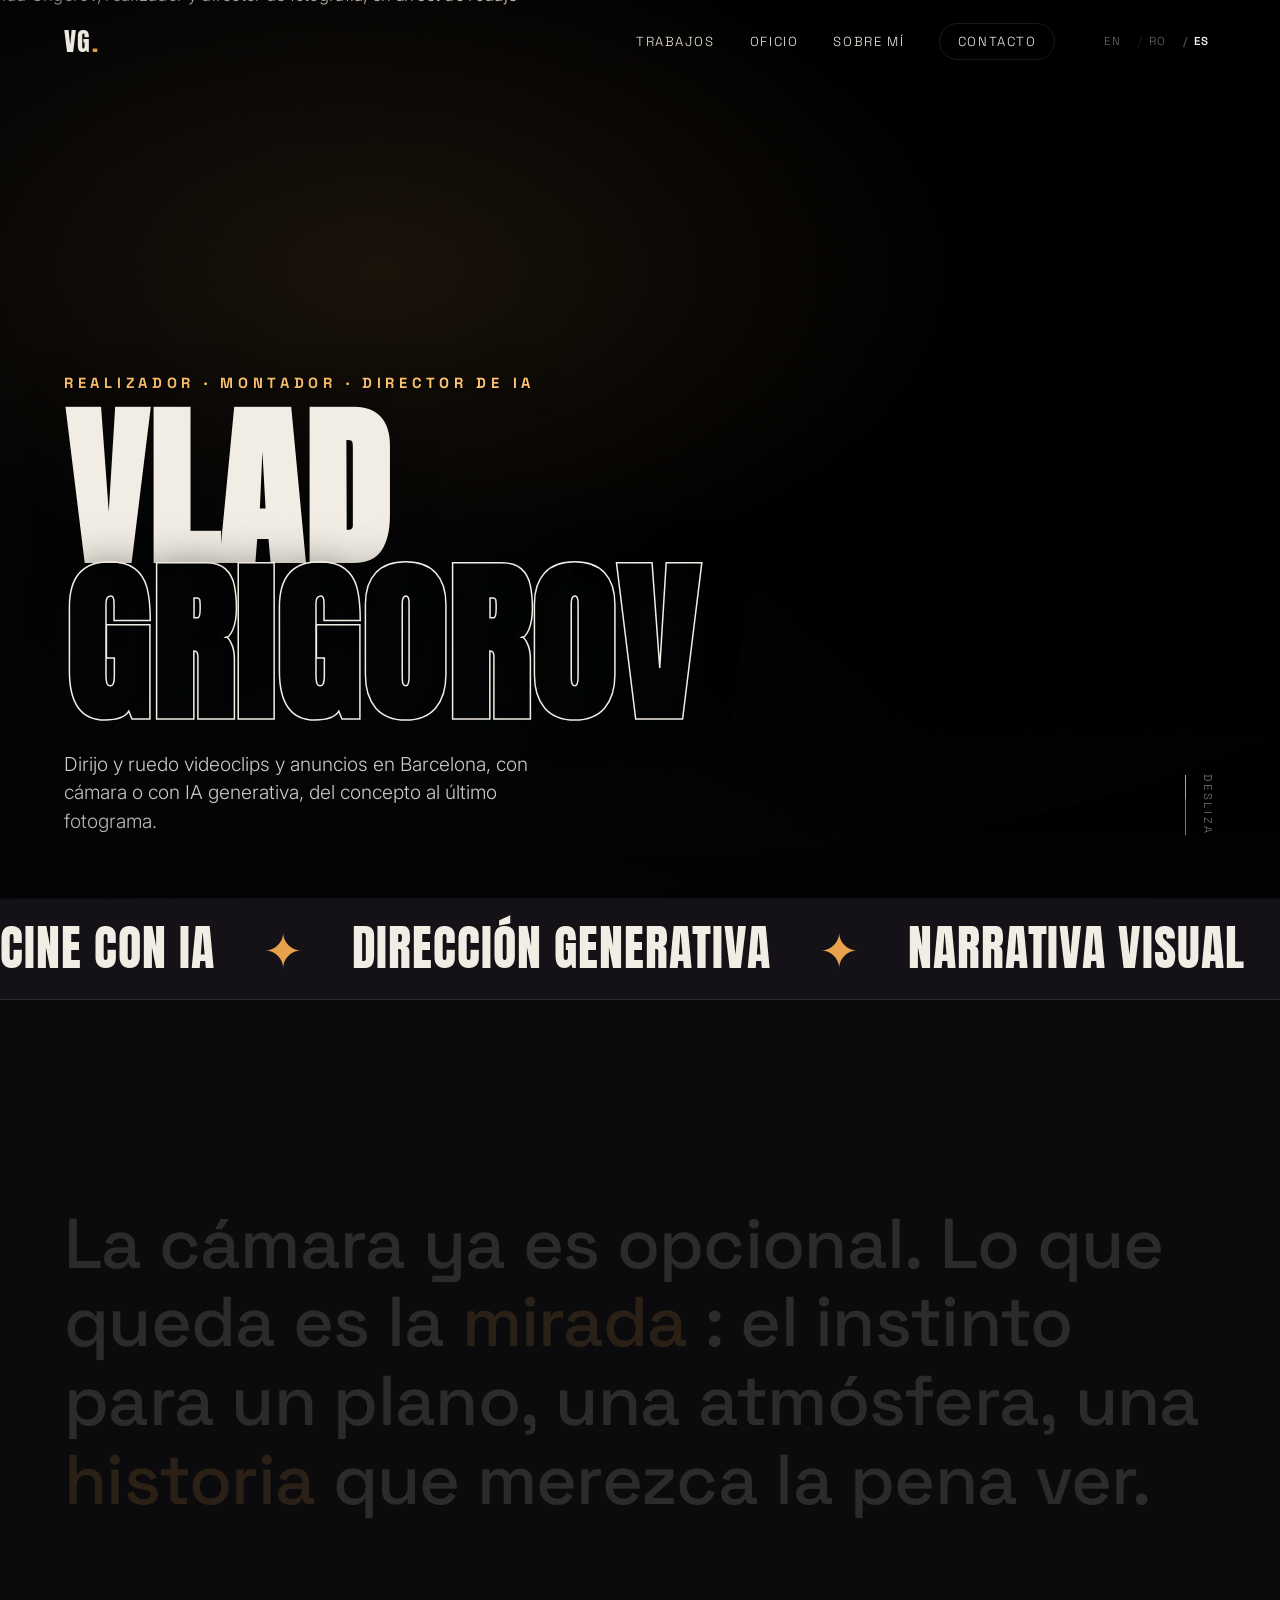
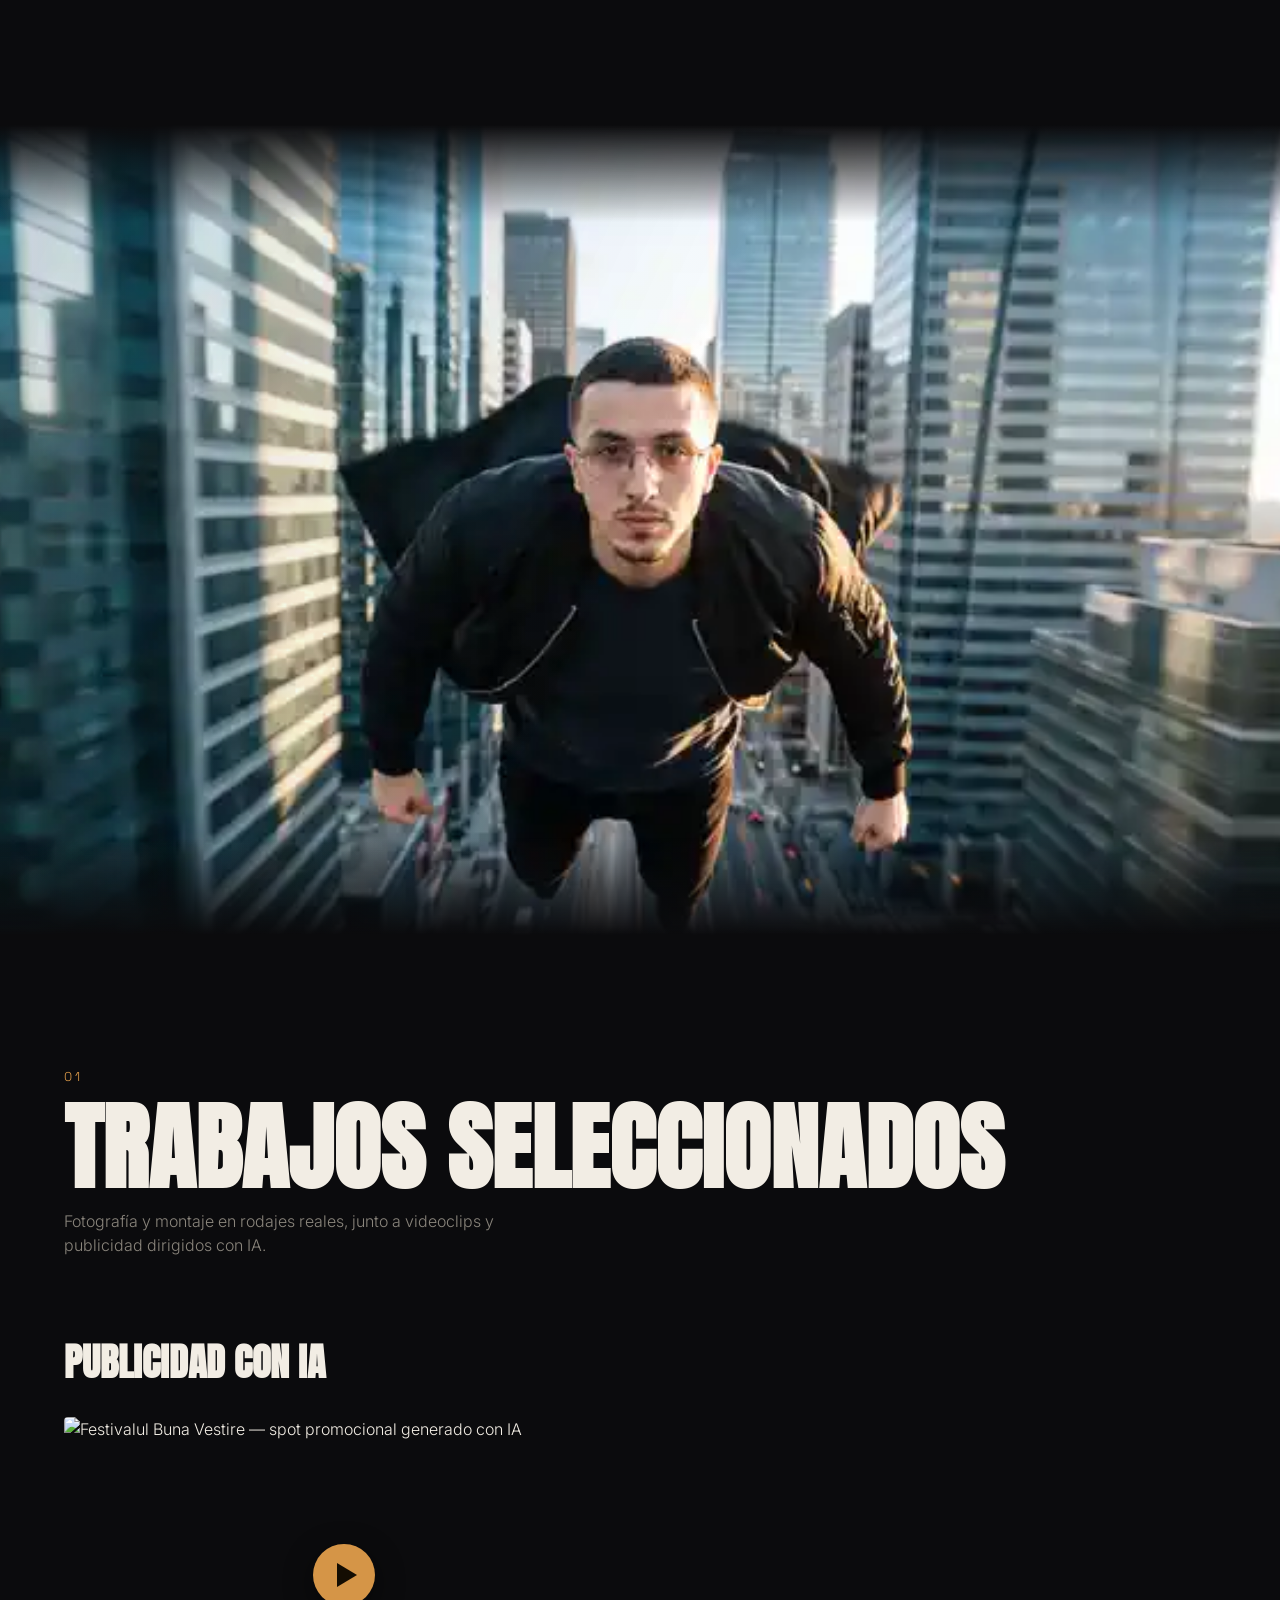
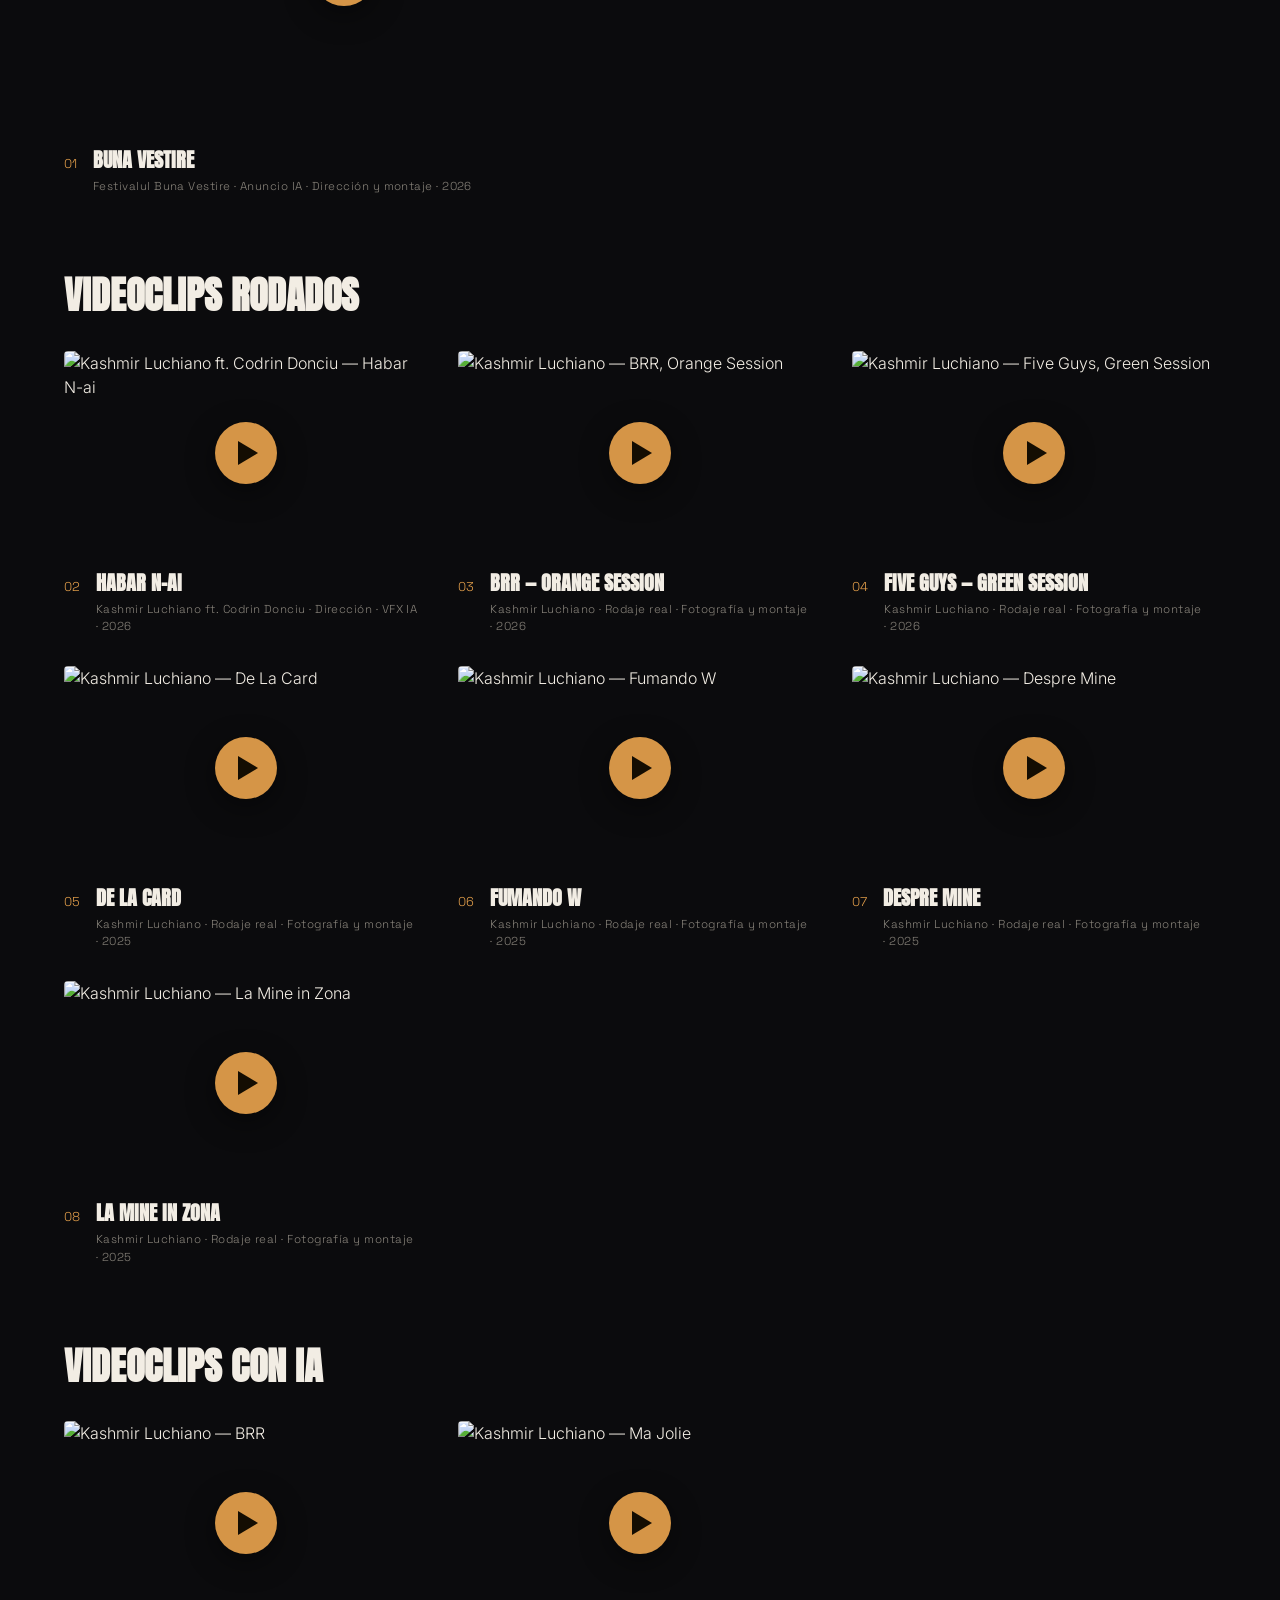
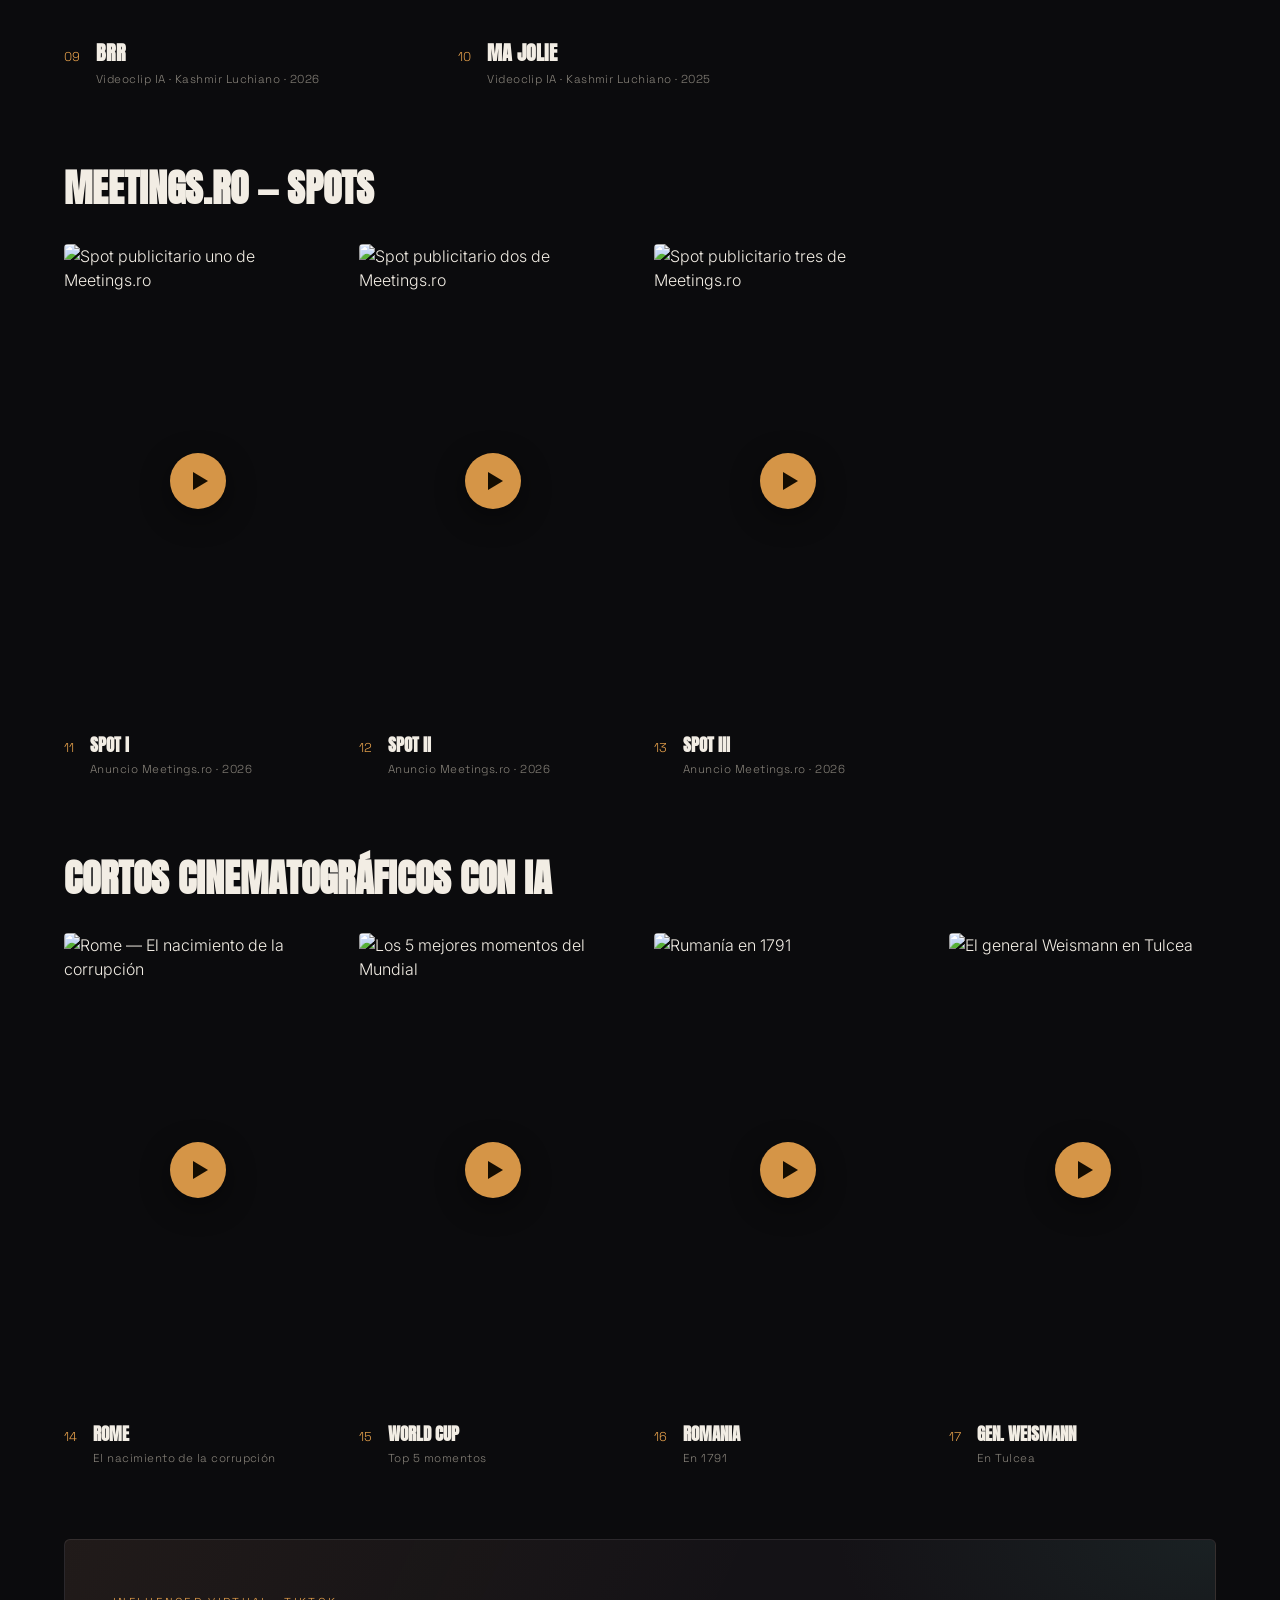
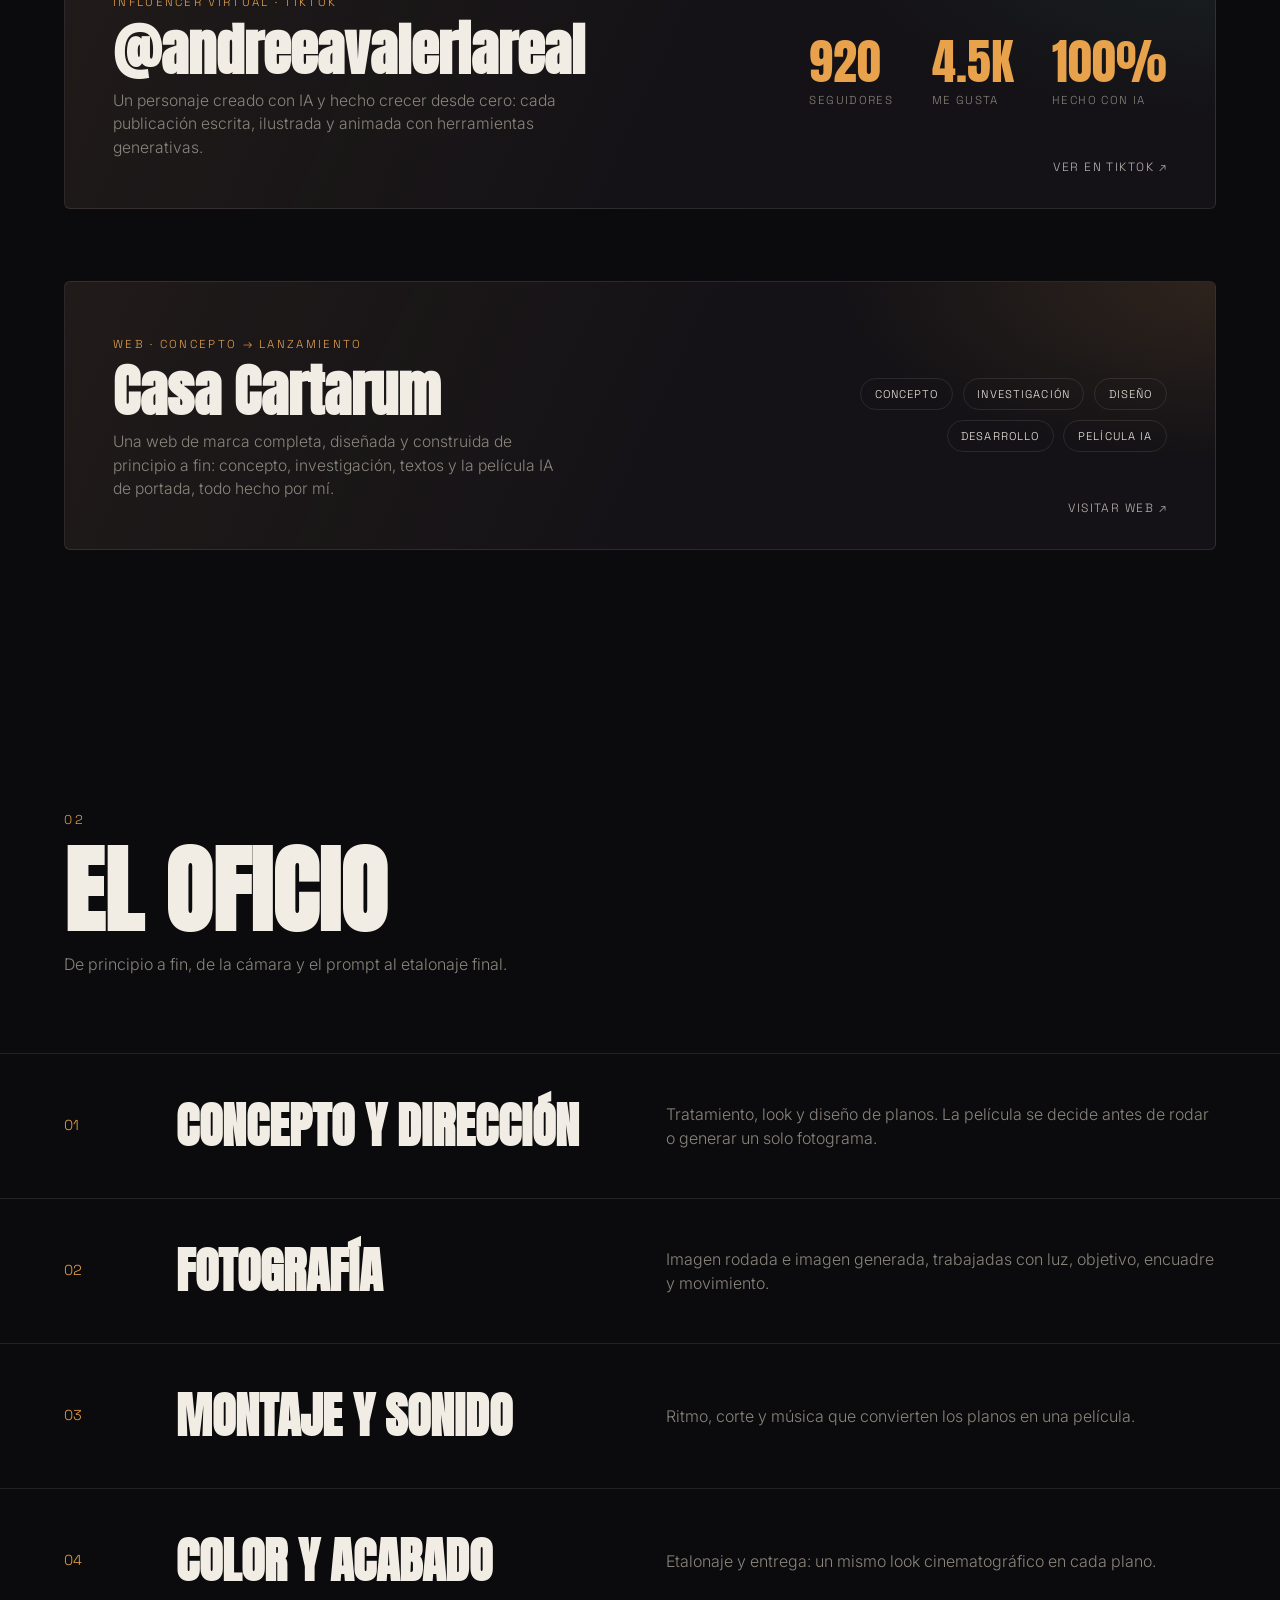
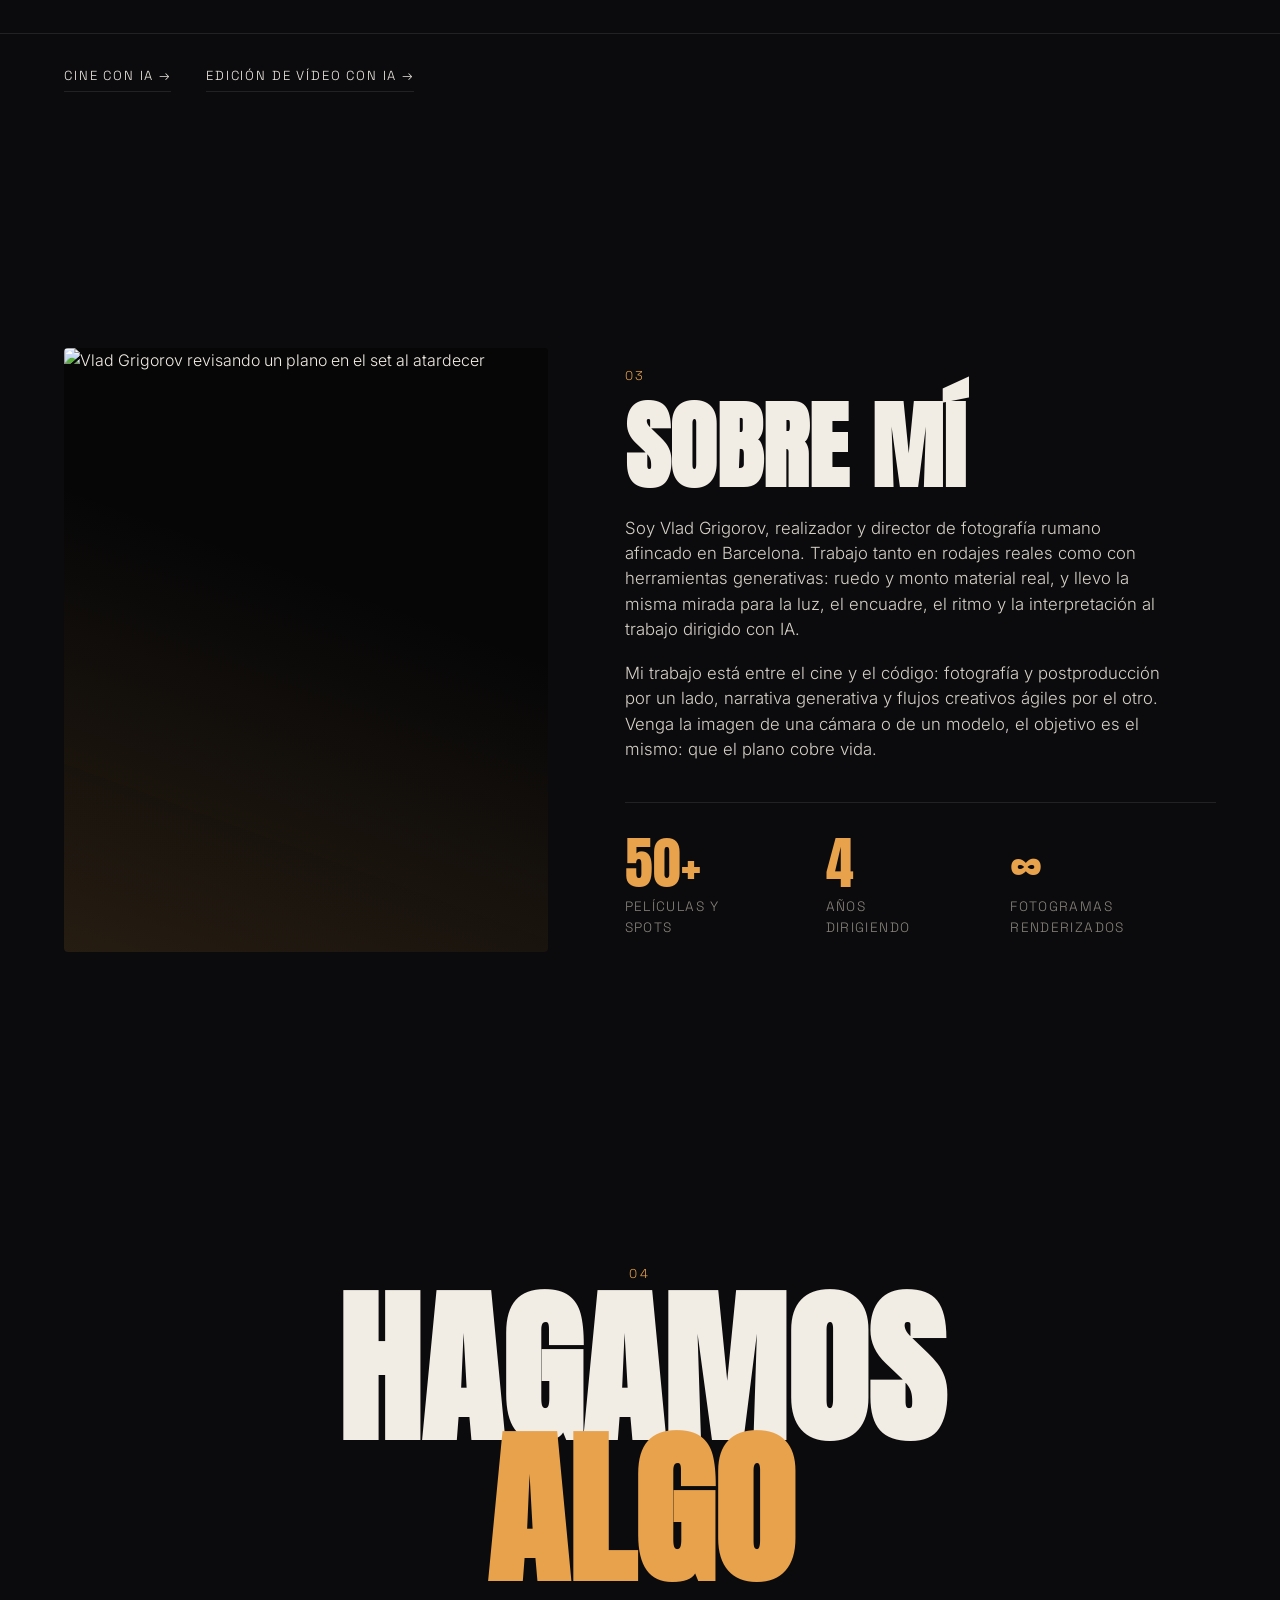
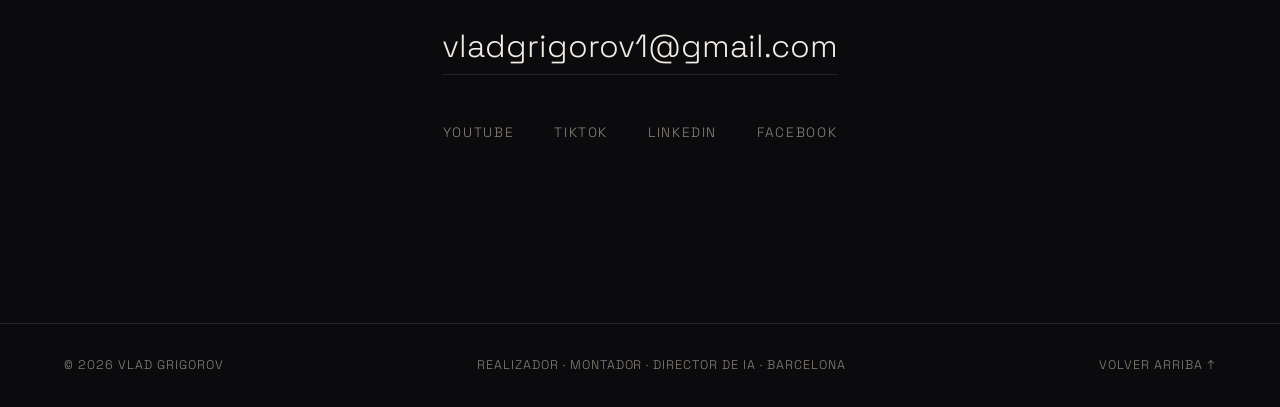
==== commit 72b4a5d8: "SEO: pages for "AI filmmaker" and "AI video editor", and one URL per page He searches "AI filmmaker"" ====
--- a/es/index.html
+++ b/es/index.html
@@ -21,12 +21,16 @@
 <meta property="og:locale" content="es_ES" />
 <meta property="og:title" content="Vlad Grigorov — Realizador de videoclips y anuncios con IA" />
 <meta property="og:description" content="Videoclips, anuncios y cortometrajes, rodados con cámara o dirigidos con IA generativa. Barcelona." />
-<meta property="og:image" content="https://d8j0ntlcm91z4.cloudfront.net/user_33Ej8t2gAxUeQ3elHCepqWYPaUg/hf_20260817_085751_3d36c25d-57e4-4869-bfc2-2057a5cad5e8.png" />
+<meta property="og:image" content="https://www.vladgrigorov.com/assets/og-image.jpg" />
+<meta property="og:image:secure_url" content="https://www.vladgrigorov.com/assets/og-image.jpg" />
+<meta property="og:image:type" content="image/jpeg" />
+<meta property="og:image:width" content="1200" />
+<meta property="og:image:height" content="627" />
 <meta property="og:image:alt" content="Vlad Grigorov, realizador y director de fotografía, en un set de rodaje" />
 <meta name="twitter:card" content="summary_large_image" />
 <meta name="twitter:title" content="Vlad Grigorov — Realizador de videoclips y anuncios con IA" />
 <meta name="twitter:description" content="Videoclips, anuncios y cortometrajes, rodados con cámara o dirigidos con IA generativa. Barcelona." />
-<meta name="twitter:image" content="https://d8j0ntlcm91z4.cloudfront.net/user_33Ej8t2gAxUeQ3elHCepqWYPaUg/hf_20260817_085751_3d36c25d-57e4-4869-bfc2-2057a5cad5e8.png" />
+<meta name="twitter:image" content="https://www.vladgrigorov.com/assets/og-image.jpg" />
 <meta name="theme-color" content="#0B0B0D" />
 
 <link rel="preconnect" href="https://d8j0ntlcm91z4.cloudfront.net" />
@@ -50,10 +54,10 @@
         "@id": "https://www.vladgrigorov.com/#vlad-photo"
       },
       "jobTitle": [
+        "Cineasta IA",
+        "Editor de vídeo IA",
         "Realizador",
-        "Director de fotografía",
-        "Montador",
-        "Director de IA"
+        "Director de fotografía"
       ],
       "description": "Realizador, director de fotografía y montador afincado en Barcelona. Rueda y monta videoclips, y dirige anuncios y cortometrajes creados con modelos de vídeo generativo.",
       "address": {
@@ -230,7 +234,7 @@
       "primaryImageOfPage": {
         "@id": "https://www.vladgrigorov.com/#vlad-photo"
       },
-      "dateModified": "2026-10-07",
+      "dateModified": "2026-11-06",
       "hasPart": [
         {
           "@id": "https://www.vladgrigorov.com/es/#video-e-ywKlbDZRI"
@@ -1053,6 +1057,10 @@
         <p class="craft__desc">Etalonaje y entrega: un mismo look cinematográfico en cada plano.</p>
       </li>
     </ul>
+    <nav class="craft__more" aria-label="Servicios">
+      <a href="/es/cineasta-ia/">Cine con IA <span aria-hidden="true">&rarr;</span></a>
+      <a href="/es/editor-de-video-ia/">Edición de vídeo con IA <span aria-hidden="true">&rarr;</span></a>
+    </nav>
   </section>
 
   <!-- ============ ABOUT ============ -->
--- a/css/style.css
+++ b/css/style.css
@@ -369,6 +369,13 @@
 .craft__name { font-family: var(--font-display); text-transform: uppercase;
   font-size: clamp(1.5rem, 4vw, 3rem); line-height: 1; }
 .craft__desc { color: var(--muted); font-size: 1rem; }
+.craft__more {
+  display: flex; flex-wrap: wrap; gap: 0.8rem 2.2rem; padding: 2rem var(--pad) 0;
+  font-family: var(--font-head); font-size: 0.82rem; letter-spacing: 0.14em; text-transform: uppercase;
+}
+.craft__more a { color: var(--ink); border-bottom: 1px solid var(--line); padding-bottom: 0.3rem;
+  transition: color 0.3s, border-color 0.3s; }
+.craft__more a:hover { color: var(--amber); border-color: var(--amber); }
 
 /* ---------- About ---------- */
 .about { display: grid; grid-template-columns: 0.9fr 1.1fr; gap: clamp(2rem, 6vw, 6rem);
